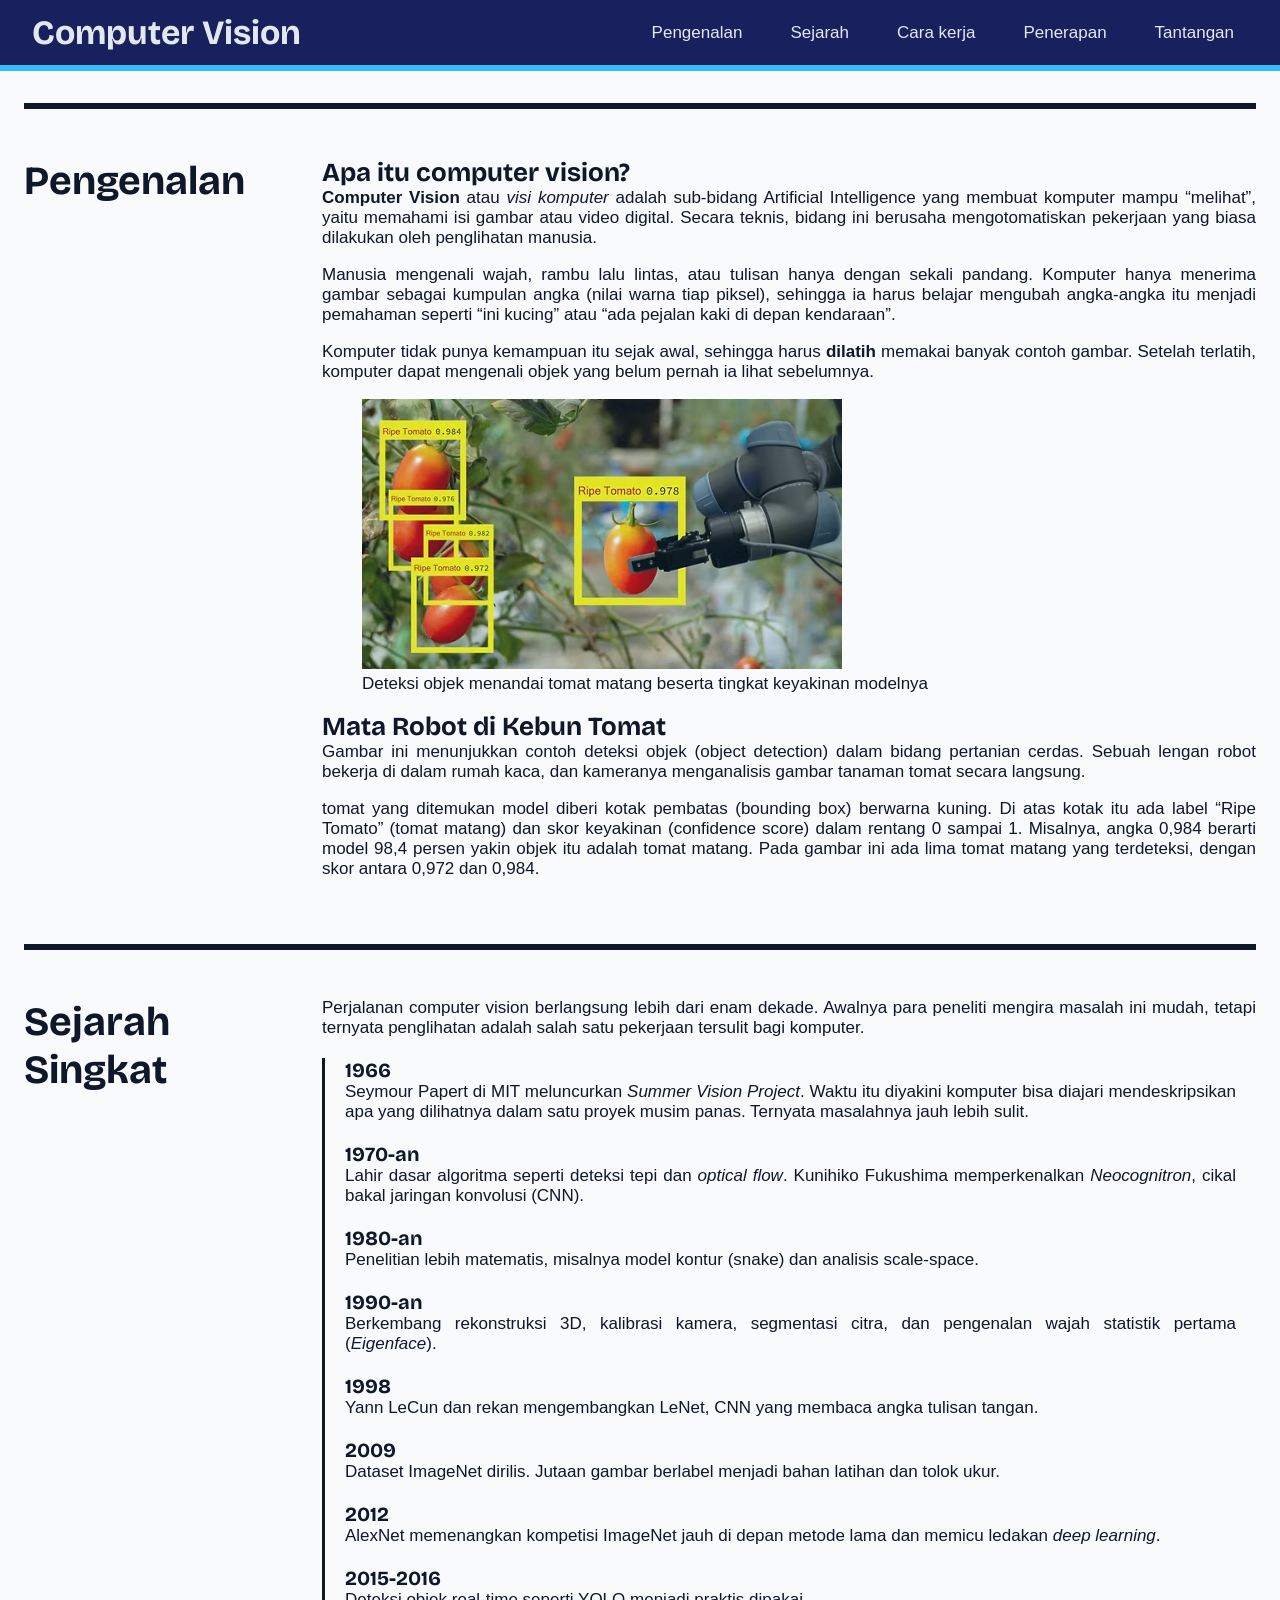
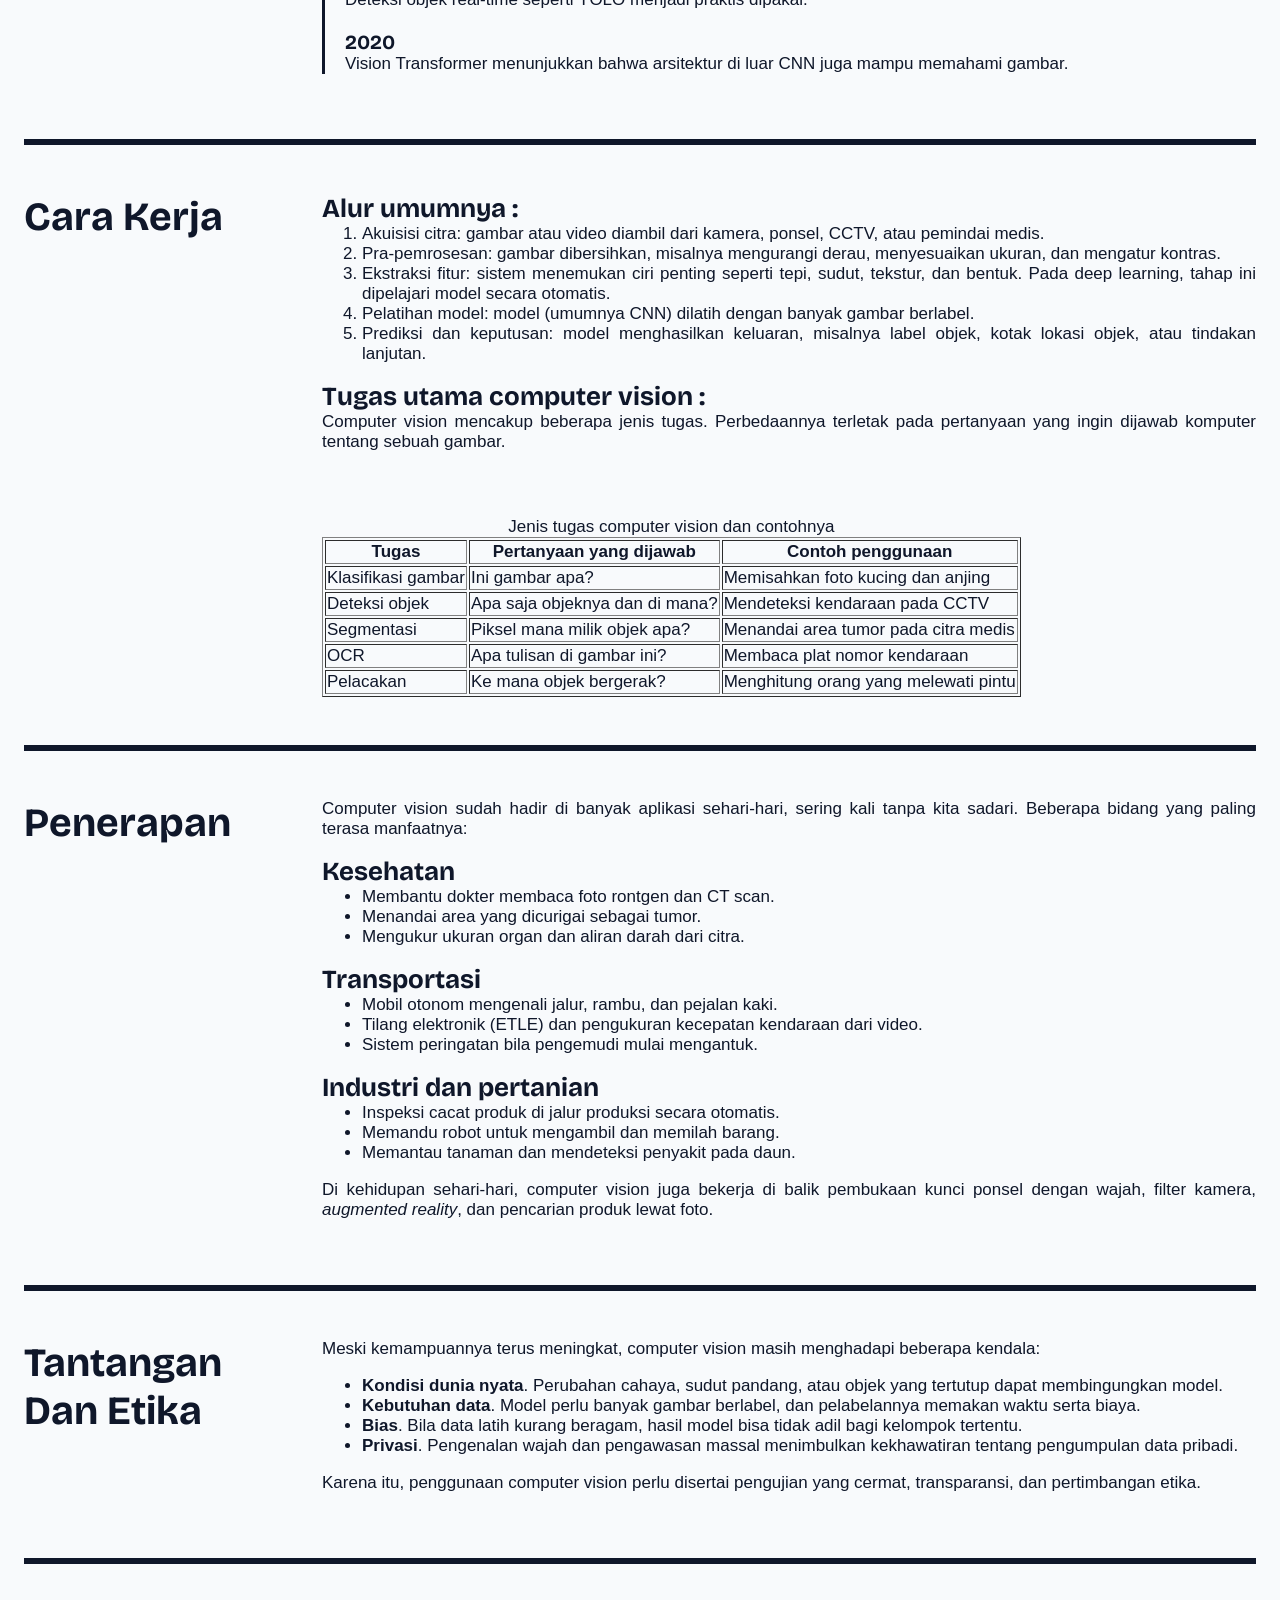
==== index.html @ bd1e8b61 "first commit" ====
<!DOCTYPE html>
<html lang="id">

<head>
    <meta charset="UTF-8">
    <meta name="viewport" content="width=device-width, initial-scale=1.0">
    <title>Computer Vision - Cara Komputer Melihat</title>
    <link rel="preconnect" href="https://fonts.googleapis.com">
    <link rel="preconnect" href="https://fonts.gstatic.com" crossorigin>
    <link href="https://fonts.googleapis.com/css2?family=Bricolage+Grotesque:opsz,wght@12..96,200..800&display=swap" rel="stylesheet">
    <link rel="stylesheet" href="test3.css"/>
</head>


<body>

<header class="site-header">
    <h1>Computer Vision</h1>
    <nav class="navbar">
        <ul class="menu">
            <li><a href="#pengenalan">Pengenalan</a></li>
            <li><a href="#sejarah">Sejarah</a></li>
            <li><a href="#cara-kerja">Cara kerja</a></li>
            <li><a href="#penerapan">Penerapan</a></li>
            <li><a href="#tantangan">Tantangan</a></li>
        </ul>
    </nav>
</header>

<main class="konten">
    <section id="pengenalan" class="bagian">
        <h2>Pengenalan</h2>
        <div class="isi">
            <h3>Apa itu computer vision?</h3>
            <p><strong>Computer Vision</strong> atau <em>visi komputer</em> adalah sub-bidang Artificial Intelligence yang membuat komputer mampu “melihat”, yaitu memahami isi gambar atau video digital. Secara teknis, bidang ini berusaha mengotomatiskan pekerjaan yang biasa dilakukan oleh penglihatan manusia.</p>
            <p>Manusia mengenali wajah, rambu lalu lintas, atau tulisan hanya dengan sekali pandang. Komputer hanya menerima gambar sebagai kumpulan angka (nilai warna tiap piksel), sehingga ia harus belajar mengubah angka-angka itu menjadi pemahaman seperti “ini kucing” atau “ada pejalan kaki di depan kendaraan”.</p>
            <p>Komputer tidak punya kemampuan itu sejak awal, sehingga harus <b>dilatih</b> memakai banyak contoh gambar. Setelah terlatih, komputer dapat mengenali objek yang belum pernah ia lihat sebelumnya.</p>

            <figure>
                <img src="Tomat.avif" alt="deskripsi gambar">
                <figcaption>Deteksi objek menandai tomat matang beserta tingkat keyakinan modelnya</figcaption>
            </figure>
            <h3>Mata Robot di Kebun Tomat</h3>
            <p>Gambar ini menunjukkan contoh deteksi objek (object detection) dalam bidang pertanian cerdas. Sebuah lengan robot bekerja di dalam rumah kaca, dan kameranya menganalisis gambar tanaman tomat secara langsung.</P>
            <p> tomat yang ditemukan model diberi kotak pembatas (bounding box) berwarna kuning. Di atas kotak itu ada label “Ripe Tomato” (tomat matang) dan skor keyakinan (confidence score) dalam rentang 0 sampai 1. Misalnya, angka 0,984 berarti model 98,4 persen yakin objek itu adalah tomat matang. Pada gambar ini ada lima tomat matang yang terdeteksi, dengan skor antara 0,972 dan 0,984.</P>
        </div>
    </section>

    <section id="sejarah" class="bagian">
        <h2>Sejarah Singkat</h2>
        <div class="isi">
            <p>Perjalanan computer vision berlangsung lebih dari enam dekade. Awalnya para peneliti mengira masalah ini mudah, tetapi ternyata penglihatan adalah salah satu pekerjaan tersulit bagi komputer.</p>
            <ol class="sejarah">
                <li><strong>1966</strong> Seymour Papert di MIT meluncurkan <em>Summer Vision Project</em>. Waktu itu diyakini komputer bisa diajari mendeskripsikan apa yang dilihatnya dalam satu proyek musim panas. Ternyata masalahnya jauh lebih sulit.</li>
                <li><strong>1970-an</strong> Lahir dasar algoritma seperti deteksi tepi dan <em>optical flow</em>. Kunihiko Fukushima memperkenalkan <em>Neocognitron</em>, cikal bakal jaringan konvolusi (<abbr title="Convolutional Neural Network">CNN</abbr>).</li>
                <li><strong>1980-an</strong> Penelitian lebih matematis, misalnya model kontur (snake) dan analisis scale-space.</li>
                <li><strong>1990-an</strong> Berkembang rekonstruksi 3D, kalibrasi kamera, segmentasi citra, dan pengenalan wajah statistik pertama (<em>Eigenface</em>).</li>
                <li><strong>1998</strong> Yann LeCun dan rekan mengembangkan LeNet, <abbr title="Convolutional Neural Network">CNN</abbr> yang membaca angka tulisan tangan.</li>
                <li><strong>2009</strong> Dataset ImageNet dirilis. Jutaan gambar berlabel menjadi bahan latihan dan tolok ukur.</li>
                <li><strong>2012</strong> AlexNet memenangkan kompetisi ImageNet jauh di depan metode lama dan memicu ledakan <em>deep learning</em>.</li>
                <li><strong>2015-2016</strong> Deteksi objek real-time seperti <acr title="You Only Look Once">YOLO</acr> menjadi praktis dipakai.</li>
                <li><strong>2020</strong> Vision Transformer menunjukkan bahwa arsitektur di luar <abbr title="Convolutional Neural Network">CNN</abbr> juga mampu memahami gambar.</li>
            </ol>
        </div>
    </section>

    <section id="cara-kerja" class="bagian">
        <h2>Cara kerja</h2>
        <div class="isi">
            <h3>Alur umumnya :</h3>
            <ol>
                <li>Akuisisi citra: gambar atau video diambil dari kamera, ponsel, CCTV, atau pemindai medis.</li>
                <li>Pra-pemrosesan: gambar dibersihkan, misalnya mengurangi derau, menyesuaikan ukuran, dan mengatur kontras.</li>
                <li>Ekstraksi fitur: sistem menemukan ciri penting seperti tepi, sudut, tekstur, dan bentuk. Pada deep learning, tahap ini dipelajari model secara otomatis.</li>
                <li>Pelatihan model: model (umumnya <abbr title="Convolutional Neural Network">CNN</abbr>) dilatih dengan banyak gambar berlabel.</li>
                <li>Prediksi dan keputusan: model menghasilkan keluaran, misalnya label objek, kotak lokasi objek, atau tindakan lanjutan.</li>
            </ol>
            <h3>Tugas utama computer vision :</h3>
            <p>Computer vision mencakup beberapa jenis tugas. Perbedaannya terletak pada pertanyaan yang ingin dijawab komputer tentang sebuah gambar.</p>
        </div>
        <br>
        <div class="tabel">
            <table border="1">
            <caption>Jenis tugas computer vision dan contohnya</caption>
            <tr>
                <th>Tugas</th>
                <th>Pertanyaan yang dijawab</th>
                <th>Contoh penggunaan</th>
            </tr>
            <tr>
                <td>Klasifikasi gambar</td>
                <td>Ini gambar apa?</td>
                <td>Memisahkan foto kucing dan anjing</td>
            </tr>
            <tr>
                <td>Deteksi objek</td>
                <td>Apa saja objeknya dan di mana?</td>
                <td>Mendeteksi kendaraan pada CCTV</td>
            </tr>
            <tr>
                <td>Segmentasi</td>
                <td>Piksel mana milik objek apa?</td>
                <td>Menandai area tumor pada citra medis</td>
            </tr>
            <tr>
                <td>OCR</td>
                <td>Apa tulisan di gambar ini?</td>
                <td>Membaca plat nomor kendaraan</td>
            </tr>
            <tr>
                <td>Pelacakan</td>
                <td>Ke mana objek bergerak?</td>
                <td>Menghitung orang yang melewati pintu</td>
            </tr>
            </table>
        </div>
    </section>

    <section id="penerapan" class="bagian">
        <h2>Penerapan</h2>
        <div class="isi">
            <p>Computer vision sudah hadir di banyak aplikasi sehari-hari, sering kali tanpa kita sadari. Beberapa bidang yang paling terasa manfaatnya:</p>
            <h3>Kesehatan</h3>
            <ul>
                <li>Membantu dokter membaca foto rontgen dan CT scan.</li>
                <li>Menandai area yang dicurigai sebagai tumor.</li>
                <li>Mengukur ukuran organ dan aliran darah dari citra.</li>
            </ul>
            <h3>Transportasi</h3>
            <ul>
                <li>Mobil otonom mengenali jalur, rambu, dan pejalan kaki.</li>
                <li>Tilang elektronik (ETLE) dan pengukuran kecepatan kendaraan dari video.</li>
                <li>Sistem peringatan bila pengemudi mulai mengantuk.</li>
            </ul>
            <h3>Industri dan pertanian</h3>
            <ul>
                <li>Inspeksi cacat produk di jalur produksi secara otomatis.</li>
                <li>Memandu robot untuk mengambil dan memilah barang.</li>
                <li>Memantau tanaman dan mendeteksi penyakit pada daun.</li>
            </ul>
            <p>Di kehidupan sehari-hari, computer vision juga bekerja di balik pembukaan kunci ponsel dengan wajah, filter kamera, <em>augmented reality</em>, dan pencarian produk lewat foto.</p>
        </div>
    </section>

    <section id="tantangan" class="bagian">
        <h2>Tantangan dan etika</h2>
        <div class="isi">
            <p>Meski kemampuannya terus meningkat, computer vision masih menghadapi beberapa kendala:</p>
            <ul>
                <li><strong>Kondisi dunia nyata</strong>. Perubahan cahaya, sudut pandang, atau objek yang tertutup dapat membingungkan model.</li>
                <li><strong>Kebutuhan data</strong>. Model perlu banyak gambar berlabel, dan pelabelannya memakan waktu serta biaya.</li>
                <li><strong>Bias</strong>. Bila data latih kurang beragam, hasil model bisa tidak adil bagi kelompok tertentu.</li>
                <li><strong>Privasi</strong>. Pengenalan wajah dan pengawasan massal menimbulkan kekhawatiran tentang pengumpulan data pribadi.</li>
            </ul>
            <P>Karena itu, penggunaan computer vision perlu disertai pengujian yang cermat, transparansi, dan pertimbangan etika.</P>
        </div>
    </section>

    <section id="referensi" class="bagian">
    </section>
</main>

<footer class="site-footer">
</footer>

</body>


</html>
---- test3.css ----
:root   {
    --tinta-1:  #0F172A;
    --tinta-2:    #E2E8F0;
    --background-gelap: #18215d;
    --background-terang: #F8FAFC;
    --kontras:     #38BDF8;
    --font-judul: "Bricolage Grotesque", "Segoe UI", Arial, sans-serif;
    --font-isi:   "Public Sans", "Segoe UI", Arial, sans-serif;
}

html{
    scroll-behavior: smooth;
}

body{
    margin: 0;
    font-size: 17px;
    font-family: var(--font-isi);
    color: var(--tinta-1);
    background-color: var(--background-terang);
}

h1, h2, h3{
    margin: 0;
    font-family: var(--font-judul);
}

header.site-header{
    display: flex;
    justify-content: space-between;
    align-items: center;
    flex-wrap: wrap;
    gap: 8px;
    padding: 12px 32px;
    border-bottom: 6px solid var(--kontras);
    color: var(--tinta-2);
    background-color: var(--background-gelap);
}

ul.menu{
    margin: 0;
    padding: 0;
    gap: 20px;
    display: flex;
    list-style: none;
}

.menu a{
    display: block;
    padding: 8px 14px;
    border-radius: 10px;
    text-decoration: none;
    color: var(--tinta-2);
}

.menu a:hover,
.menu a:focus-visible{
    background-color: var(--kontras);
    color:var(--tinta-1)
}

main.konten{
    padding: 32px 24px;
    max-width: fit-content;
}

section.bagian{
    display: grid;
    grid-template-columns: 250px 1fr;
    padding: 48px 0;
    gap: 48px;
    border-top: 6px solid var(--tinta-1);
}

h2{
    font-size: 40px;
    text-transform: capitalize;
}

h3{
    font-size: 26px;
}

p{
    margin: 0 0 17px;
    text-align: justify;
}

ul, ol{
    margin: 0 0 17px;
    text-align: justify;
}

abbr {
    text-decoration: none;
}

.sejarah{
    list-style: none;
    padding: 0 20px;
    border-left: 3px solid var(--tinta-1);
}

.sejarah strong {
    display: block;
    font-family: var(--font-judul);
    margin: 20px 0 0 0;
    font-size: 20px;
}
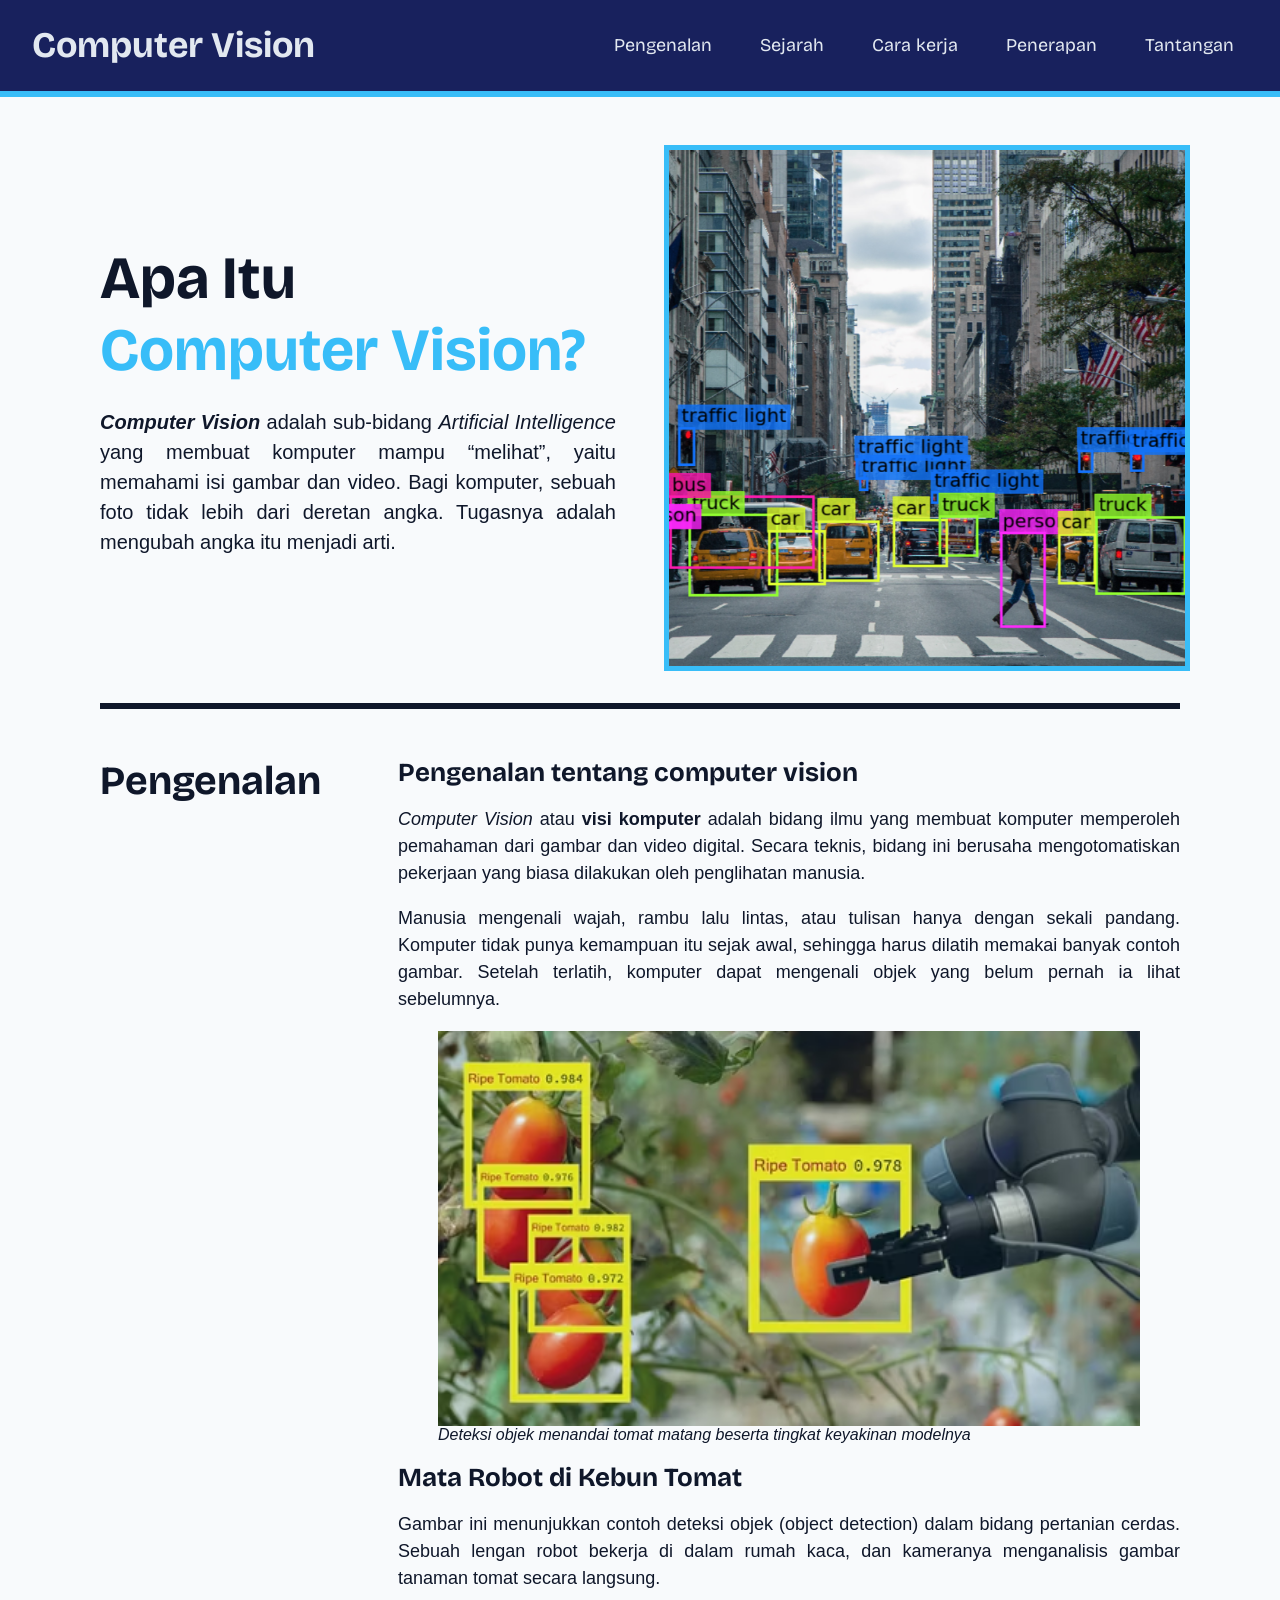
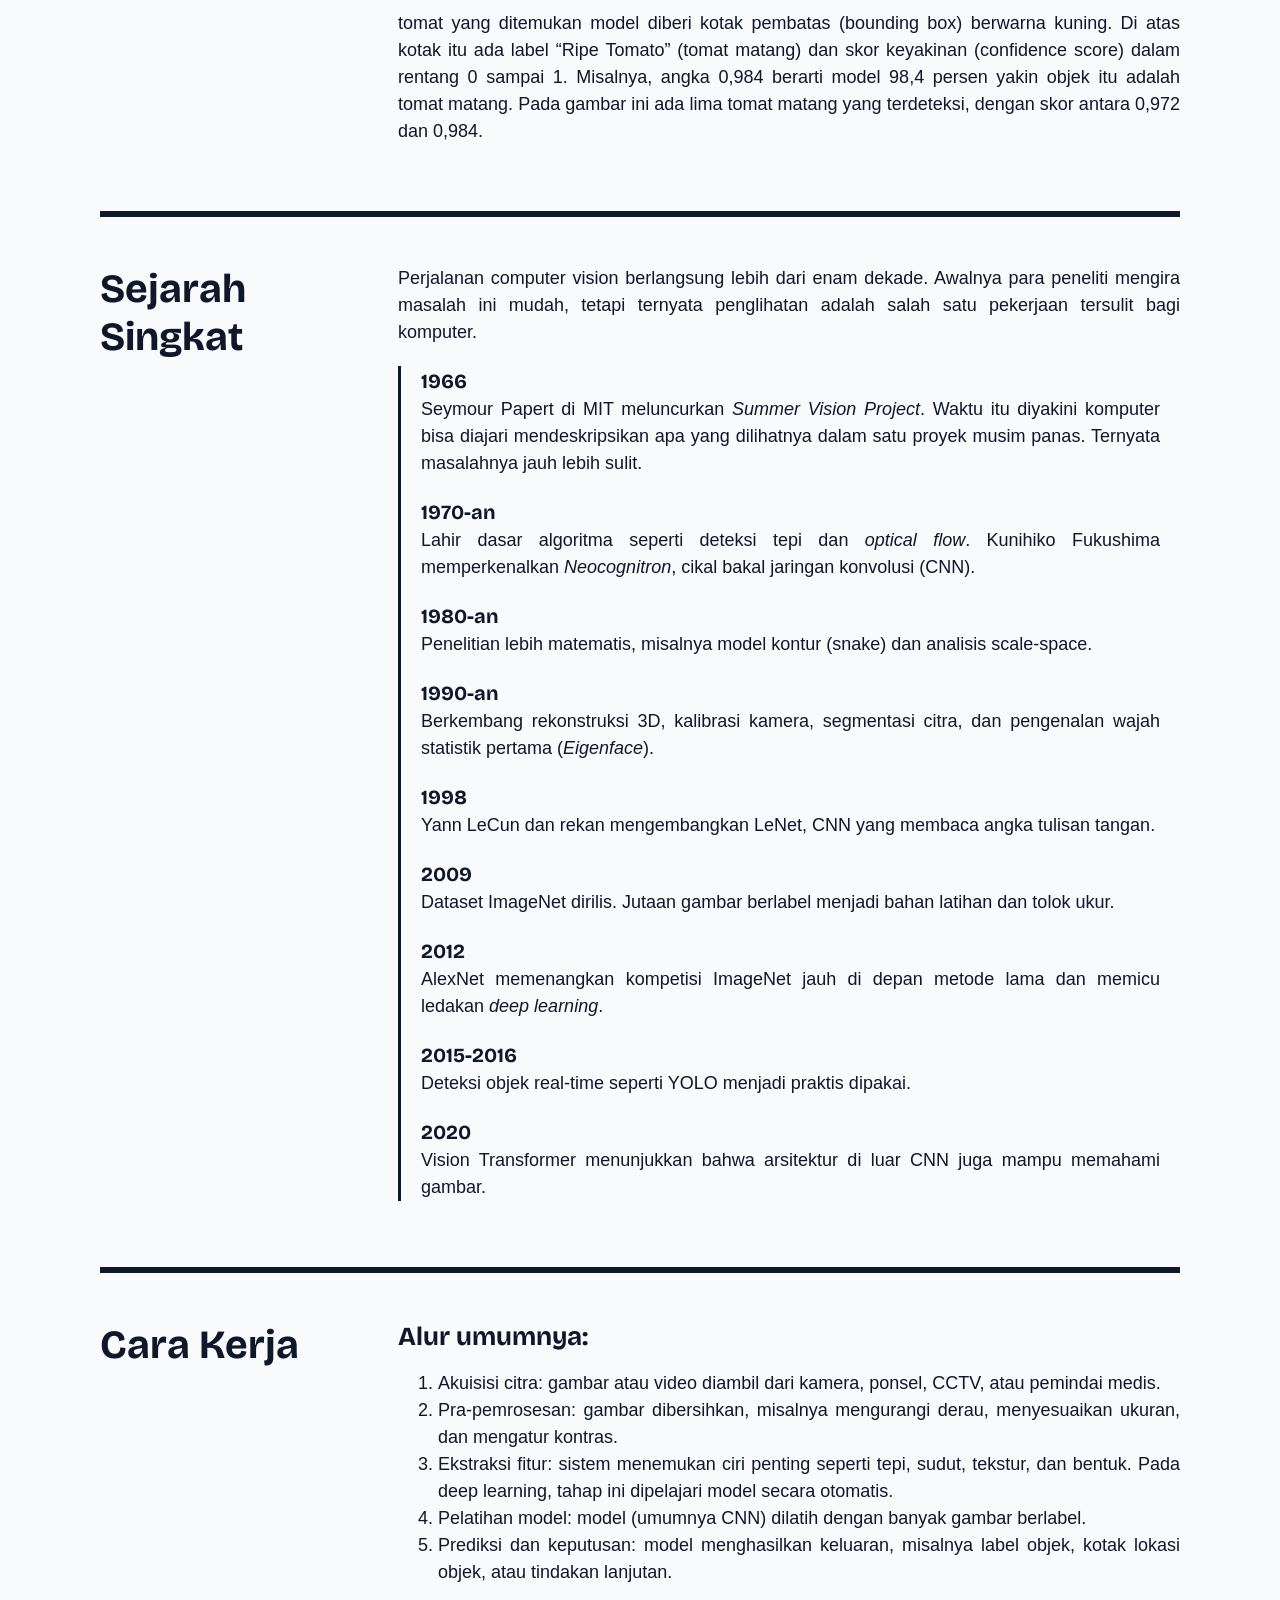
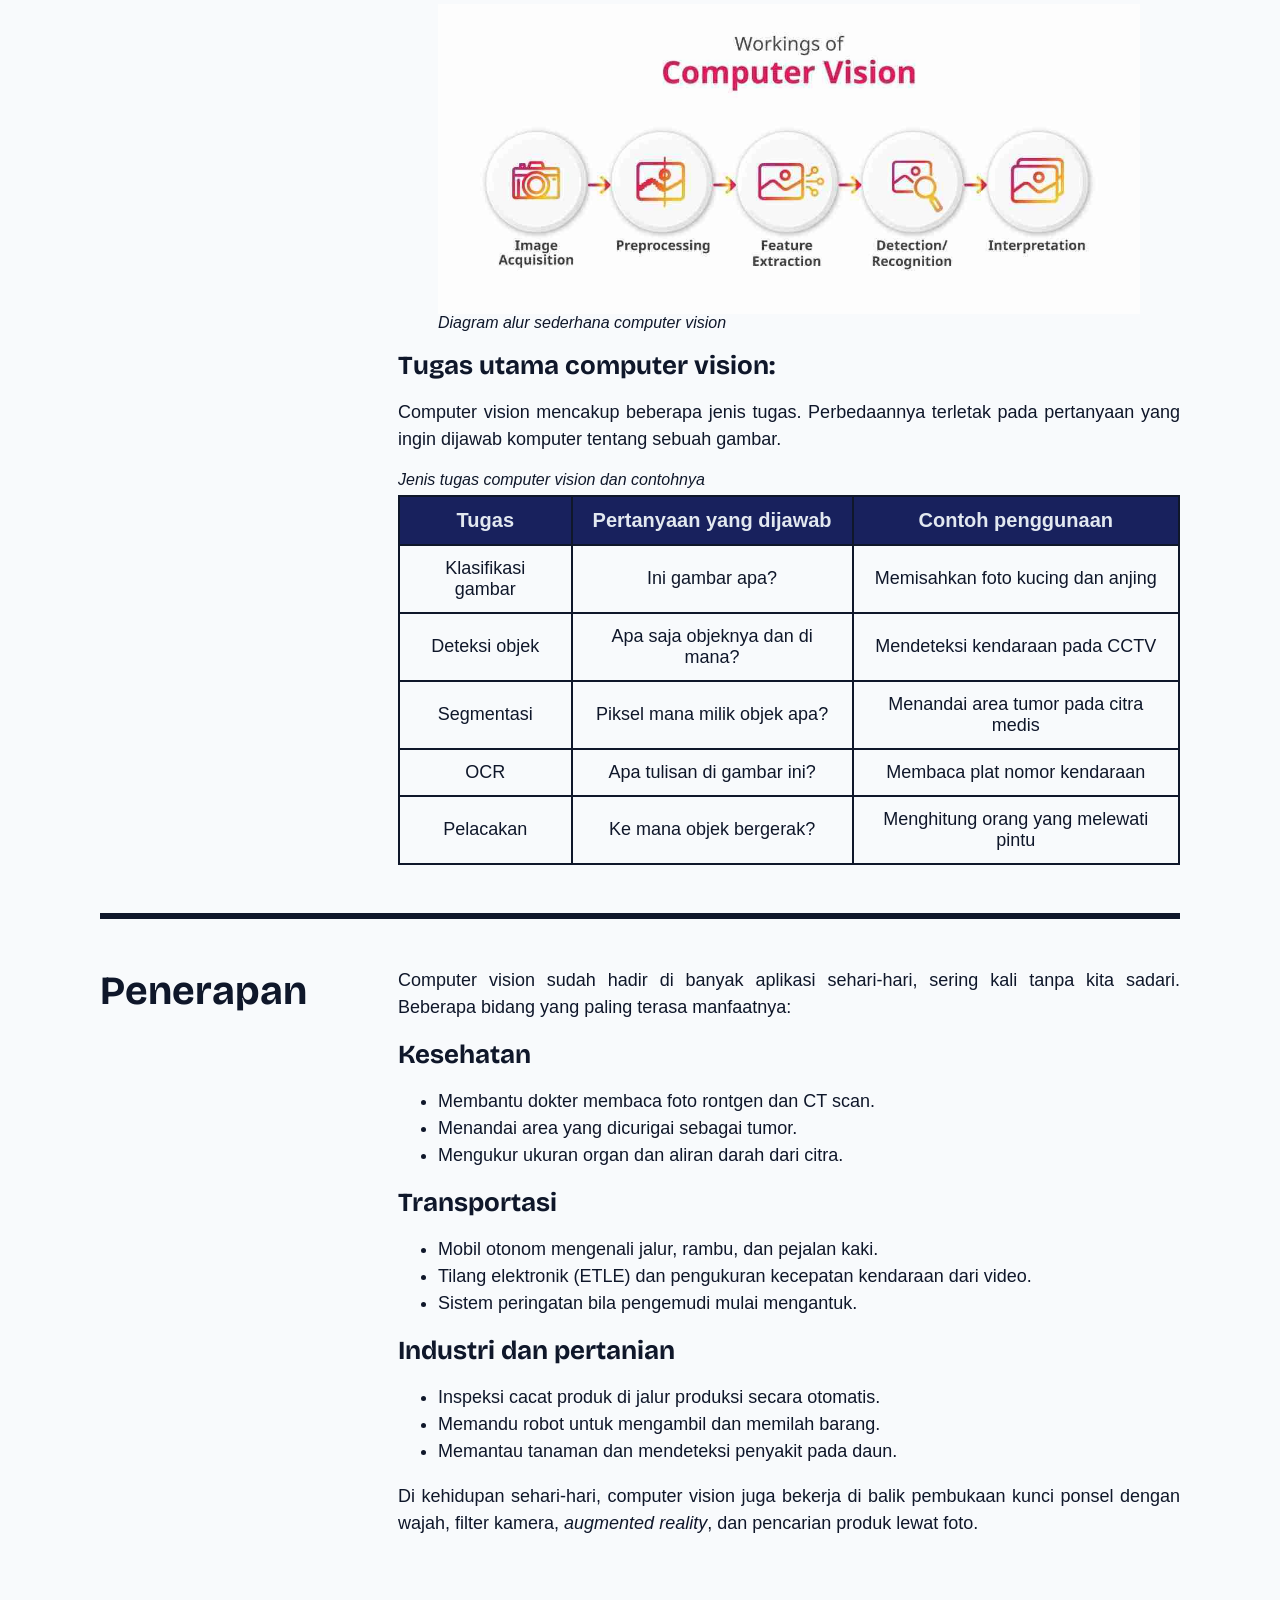
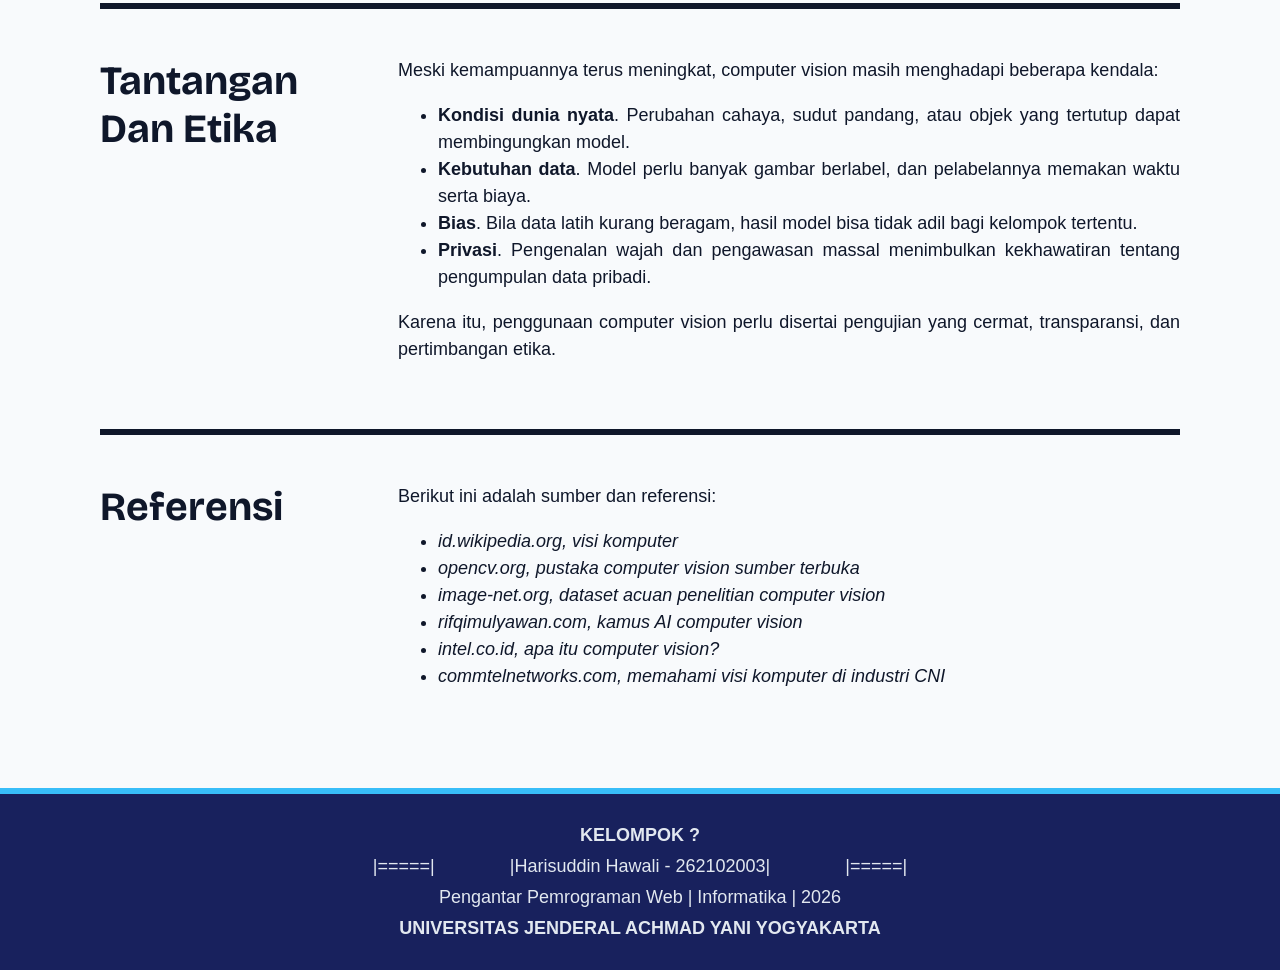
==== commit cbd143eb: "Changes to be committed: deleted:    Computer-Vision.png renamed:    Understanding-Computer-Vision-W" ====
--- a/index.html
+++ b/index.html
@@ -11,10 +11,9 @@
     <link rel="stylesheet" href="test3.css"/>
 </head>
 
-
 <body>
 
-<header class="site-header">
+<header class="header">
     <h1>Computer Vision</h1>
     <nav class="navbar">
         <ul class="menu">
@@ -27,19 +26,28 @@
     </nav>
 </header>
 
+    <section class="intro">
+        <div>
+        <h2>Apa itu <br> <a>computer vision?</a></h2>
+        <br>
+        <p><strong><em>Computer Vision</strong></em> adalah sub-bidang <em>Artificial Intelligence</em> yang membuat komputer mampu “melihat”, yaitu memahami isi gambar dan video. Bagi komputer, sebuah foto tidak lebih dari deretan angka. Tugasnya adalah mengubah angka itu menjadi arti.</p>
+        </div>
+        <img src="intro.png" alt="contoh deteksi objek multilevel oleh computer vision">
+    </section>
+
 <main class="konten">
     <section id="pengenalan" class="bagian">
         <h2>Pengenalan</h2>
         <div class="isi">
-            <h3>Apa itu computer vision?</h3>
-            <p><strong>Computer Vision</strong> atau <em>visi komputer</em> adalah sub-bidang Artificial Intelligence yang membuat komputer mampu “melihat”, yaitu memahami isi gambar atau video digital. Secara teknis, bidang ini berusaha mengotomatiskan pekerjaan yang biasa dilakukan oleh penglihatan manusia.</p>
-            <p>Manusia mengenali wajah, rambu lalu lintas, atau tulisan hanya dengan sekali pandang. Komputer hanya menerima gambar sebagai kumpulan angka (nilai warna tiap piksel), sehingga ia harus belajar mengubah angka-angka itu menjadi pemahaman seperti “ini kucing” atau “ada pejalan kaki di depan kendaraan”.</p>
-            <p>Komputer tidak punya kemampuan itu sejak awal, sehingga harus <b>dilatih</b> memakai banyak contoh gambar. Setelah terlatih, komputer dapat mengenali objek yang belum pernah ia lihat sebelumnya.</p>
+            <h3>Pengenalan tentang computer vision</h3>
+            <p><em>Computer Vision</em> atau <strong>visi komputer</strong> adalah bidang ilmu yang membuat komputer memperoleh pemahaman dari gambar dan video digital. Secara teknis, bidang ini berusaha mengotomatiskan pekerjaan yang biasa dilakukan oleh penglihatan manusia.</p>
+            <p>Manusia mengenali wajah, rambu lalu lintas, atau tulisan hanya dengan sekali pandang. Komputer tidak punya kemampuan itu sejak awal, sehingga harus dilatih memakai banyak contoh gambar. Setelah terlatih, komputer dapat mengenali objek yang belum pernah ia lihat sebelumnya.</p>
 
             <figure>
-                <img src="Tomat.avif" alt="deskripsi gambar">
+                <img src="Tomat.avif" alt="Deteksi objek menandai tomat matang beserta tingkat keyakinan modelnya">
                 <figcaption>Deteksi objek menandai tomat matang beserta tingkat keyakinan modelnya</figcaption>
             </figure>
+
             <h3>Mata Robot di Kebun Tomat</h3>
             <p>Gambar ini menunjukkan contoh deteksi objek (object detection) dalam bidang pertanian cerdas. Sebuah lengan robot bekerja di dalam rumah kaca, dan kameranya menganalisis gambar tanaman tomat secara langsung.</P>
             <p> tomat yang ditemukan model diberi kotak pembatas (bounding box) berwarna kuning. Di atas kotak itu ada label “Ripe Tomato” (tomat matang) dan skor keyakinan (confidence score) dalam rentang 0 sampai 1. Misalnya, angka 0,984 berarti model 98,4 persen yakin objek itu adalah tomat matang. Pada gambar ini ada lima tomat matang yang terdeteksi, dengan skor antara 0,972 dan 0,984.</P>
@@ -67,7 +75,7 @@
     <section id="cara-kerja" class="bagian">
         <h2>Cara kerja</h2>
         <div class="isi">
-            <h3>Alur umumnya :</h3>
+            <h3>Alur umumnya:</h3>
             <ol>
                 <li>Akuisisi citra: gambar atau video diambil dari kamera, ponsel, CCTV, atau pemindai medis.</li>
                 <li>Pra-pemrosesan: gambar dibersihkan, misalnya mengurangi derau, menyesuaikan ukuran, dan mengatur kontras.</li>
@@ -75,7 +83,13 @@
                 <li>Pelatihan model: model (umumnya <abbr title="Convolutional Neural Network">CNN</abbr>) dilatih dengan banyak gambar berlabel.</li>
                 <li>Prediksi dan keputusan: model menghasilkan keluaran, misalnya label objek, kotak lokasi objek, atau tindakan lanjutan.</li>
             </ol>
-            <h3>Tugas utama computer vision :</h3>
+
+            <figure>
+                <img src="diagram.jpg" alt="Diagram alur sederhana computer vision">
+                <figcaption>Diagram alur sederhana computer vision</figcaption>
+            </figure>
+
+            <h3>Tugas utama computer vision:</h3>
             <p>Computer vision mencakup beberapa jenis tugas. Perbedaannya terletak pada pertanyaan yang ingin dijawab komputer tentang sebuah gambar.</p>
         </div>
         <br>
@@ -157,13 +171,32 @@
     </section>
 
     <section id="referensi" class="bagian">
+        <h2>Referensi</h2>
+        <div class="isi">
+            <p>Berikut ini adalah sumber dan referensi:</p>
+            <ul>
+                <li><a href="https://id.wikipedia.org/wiki/Visi_komputer">id.wikipedia.org, visi komputer</a></li>
+                <li><a href="https://opencv.org/">opencv.org, pustaka computer vision sumber terbuka</a></li>
+                <li><a href="https://www.image-net.org/index.php">image-net.org, dataset acuan penelitian computer vision</a></li>
+                <li><a href="https://www.image-net.org/index.php">rifqimulyawan.com, kamus AI computer vision</a></li>
+                <li><a href=https://www.intel.co.id/content/www/id/id/learn/what-is-computer-vision.html>intel.co.id, apa itu computer vision?</a></li>
+                <li><a href="https://commtelnetworks.com/harnessing-sight-understanding-computer-vision-in-cni-industries/">commtelnetworks.com, memahami visi komputer di industri CNI</a></li>
+            </ul>
+        </div>
     </section>
 </main>
 
-<footer class="site-footer">
+<footer class="footer">
+    <p><strong>Kelompok ?</strong></p>
+            <ul class="anggota">
+                <li>|=====|</li>
+                <li>|Harisuddin Hawali - 262102003|</li>
+                <li>|=====|</li>
+            </ul>
+    <p>Pengantar Pemrograman Web | Informatika | 2026</p>
+    <p><strong>Universitas Jenderal Achmad Yani Yogyakarta</strong></p>
 </footer>
 
 </body>
 
-
 </html>
--- a/test3.css
+++ b/test3.css
@@ -1,37 +1,46 @@
+/* root-penyimpanan variabel */
 :root   {
     --tinta-1:  #0F172A;
     --tinta-2:    #E2E8F0;
     --background-gelap: #18215d;
     --background-terang: #F8FAFC;
     --kontras:     #38BDF8;
+    --lebar-isi: 1080px;
     --font-judul: "Bricolage Grotesque", "Segoe UI", Arial, sans-serif;
     --font-isi:   "Public Sans", "Segoe UI", Arial, sans-serif;
 }
 
-html{
-    scroll-behavior: smooth;
-}
+/* overall */
+html{scroll-behavior: smooth;}
 
 body{
     margin: 0;
-    font-size: 17px;
+    font-size: 18px;
     font-family: var(--font-isi);
     color: var(--tinta-1);
     background-color: var(--background-terang);
 }
 
-h1, h2, h3{
+h1, h2, h3{margin: 0; font-family: var(--font-judul);}
+
+img{
     margin: 0;
-    font-family: var(--font-judul);
+    width: 100%;
+    height: auto;
+    display: block;
 }
 
-header.site-header{
+figcaption{font-size: 16px; font-style: italic;}
+
+/* header */
+header{
     display: flex;
     justify-content: space-between;
     align-items: center;
     flex-wrap: wrap;
     gap: 8px;
-    padding: 12px 32px;
+    padding: 24px 32px;
+    font-family: var(--font-judul);
     border-bottom: 6px solid var(--kontras);
     color: var(--tinta-2);
     background-color: var(--background-gelap);
@@ -55,45 +64,59 @@
 
 .menu a:hover,
 .menu a:focus-visible{
-    background-color: var(--kontras);
-    color:var(--tinta-1)
+    background-color: var(--kontras); color:var(--tinta-1)}
+
+/* intro */
+section.intro{
+    display: grid;
+    grid-template-columns: 1fr 1fr;
+    padding: 48px 24px 0;
+    gap: 48px;
+    align-items: center;
+    max-width: var(--lebar-isi);
+    margin: auto;
 }
 
+.intro h2{font-size: 60px; font-weight: bold;}
+
+.intro a{color: var(--kontras);}
+
+.intro p{font-size: 20px;}
+
+.intro img{border: 5px solid var(--kontras);}
+
+/* isi */
 main.konten{
     padding: 32px 24px;
-    max-width: fit-content;
+    max-width: var(--lebar-isi);
+    margin: auto;
 }
 
 section.bagian{
     display: grid;
     grid-template-columns: 250px 1fr;
     padding: 48px 0;
-    gap: 48px;
+    gap: 0 48px;
     border-top: 6px solid var(--tinta-1);
 }
 
-h2{
-    font-size: 40px;
-    text-transform: capitalize;
-}
+h2{font-size: 40px; text-transform: capitalize;}
 
-h3{
-    font-size: 26px;
-}
+h3{font-size: 26px; margin: 0 0 18px;}
 
 p{
-    margin: 0 0 17px;
+    margin: 0 0 18px;
     text-align: justify;
+    line-height: 1.5;
 }
 
 ul, ol{
-    margin: 0 0 17px;
+    margin: 0 0 18px;
     text-align: justify;
+    line-height: 1.5;
 }
 
-abbr {
-    text-decoration: none;
-}
+abbr {text-decoration: none;}
 
 .sejarah{
     list-style: none;
@@ -106,4 +129,65 @@
     font-family: var(--font-judul);
     margin: 20px 0 0 0;
     font-size: 20px;
-}+}
+
+.tabel{overflow-x: auto;}
+
+table{
+    width: 100%;
+    border-collapse: collapse;
+    font-size: 18px;
+}
+
+th, td{
+    padding: 12px 14px;
+    border: 2px solid var(--tinta-1);
+    align-items: center;
+    text-align: center;
+}
+
+th{
+    font-size: 20px;
+    color: var(--tinta-2);
+    background-color: var(--background-gelap);
+}
+
+caption{
+    padding-bottom: 6px;
+    font-size: 16px;
+    font-style: italic;
+    text-align: left;
+}
+
+#referensi a{
+    text-decoration: none;
+    font-style: italic;
+    color: var(--tinta-1);
+}
+
+#referensi a:hover,
+#referensi a:focus-visible{color: var(--kontras);}
+
+
+/* footer */
+.footer{
+    padding: 24px 32px;
+    align-items: center;
+    color: var(--tinta-2);
+    background-color: var(--background-gelap);
+    border-top: 6px solid var(--kontras);
+}
+
+.footer p{text-align: center; margin: 4px 0;}
+
+ul.anggota {
+    display: flex;
+    justify-content: center;
+    align-items: center;
+    list-style: none;
+    gap: 75px;
+    margin: 4px 0;
+    padding: 0;
+}
+
+footer strong{text-transform: uppercase;}
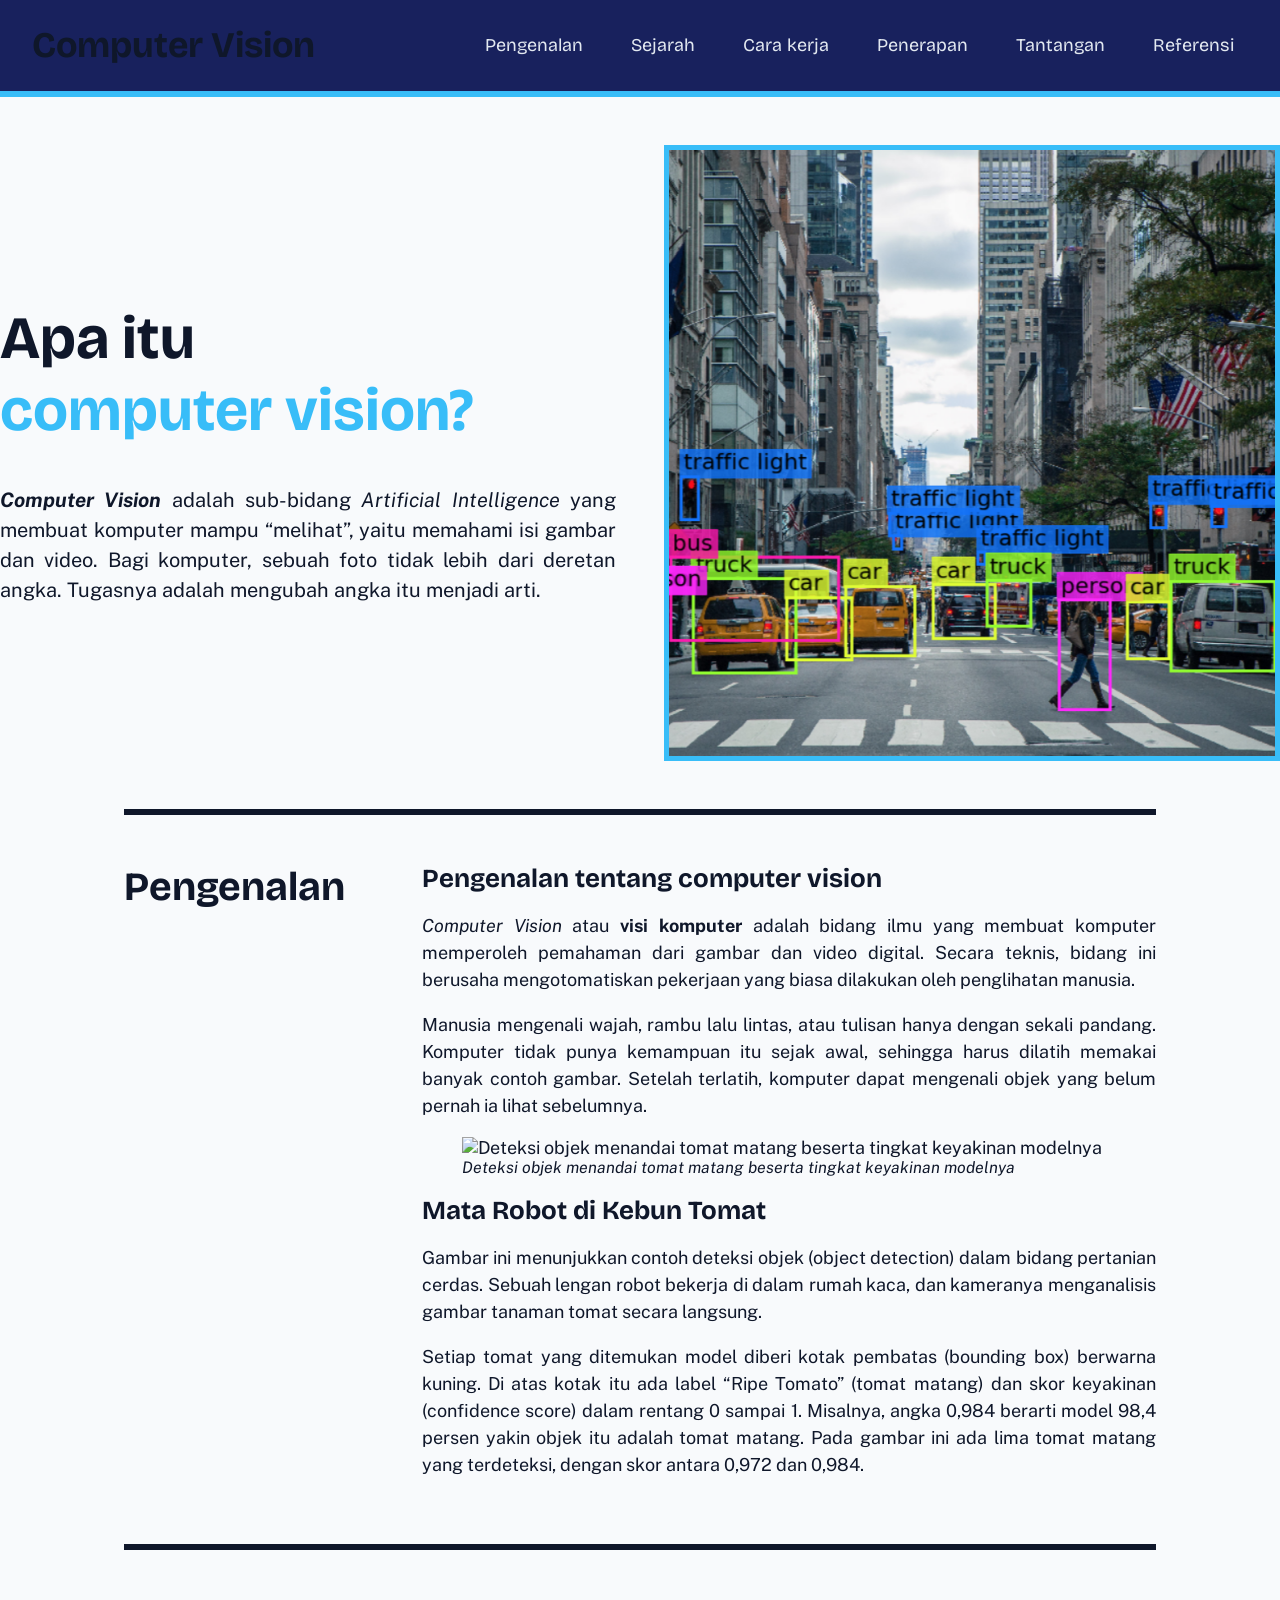
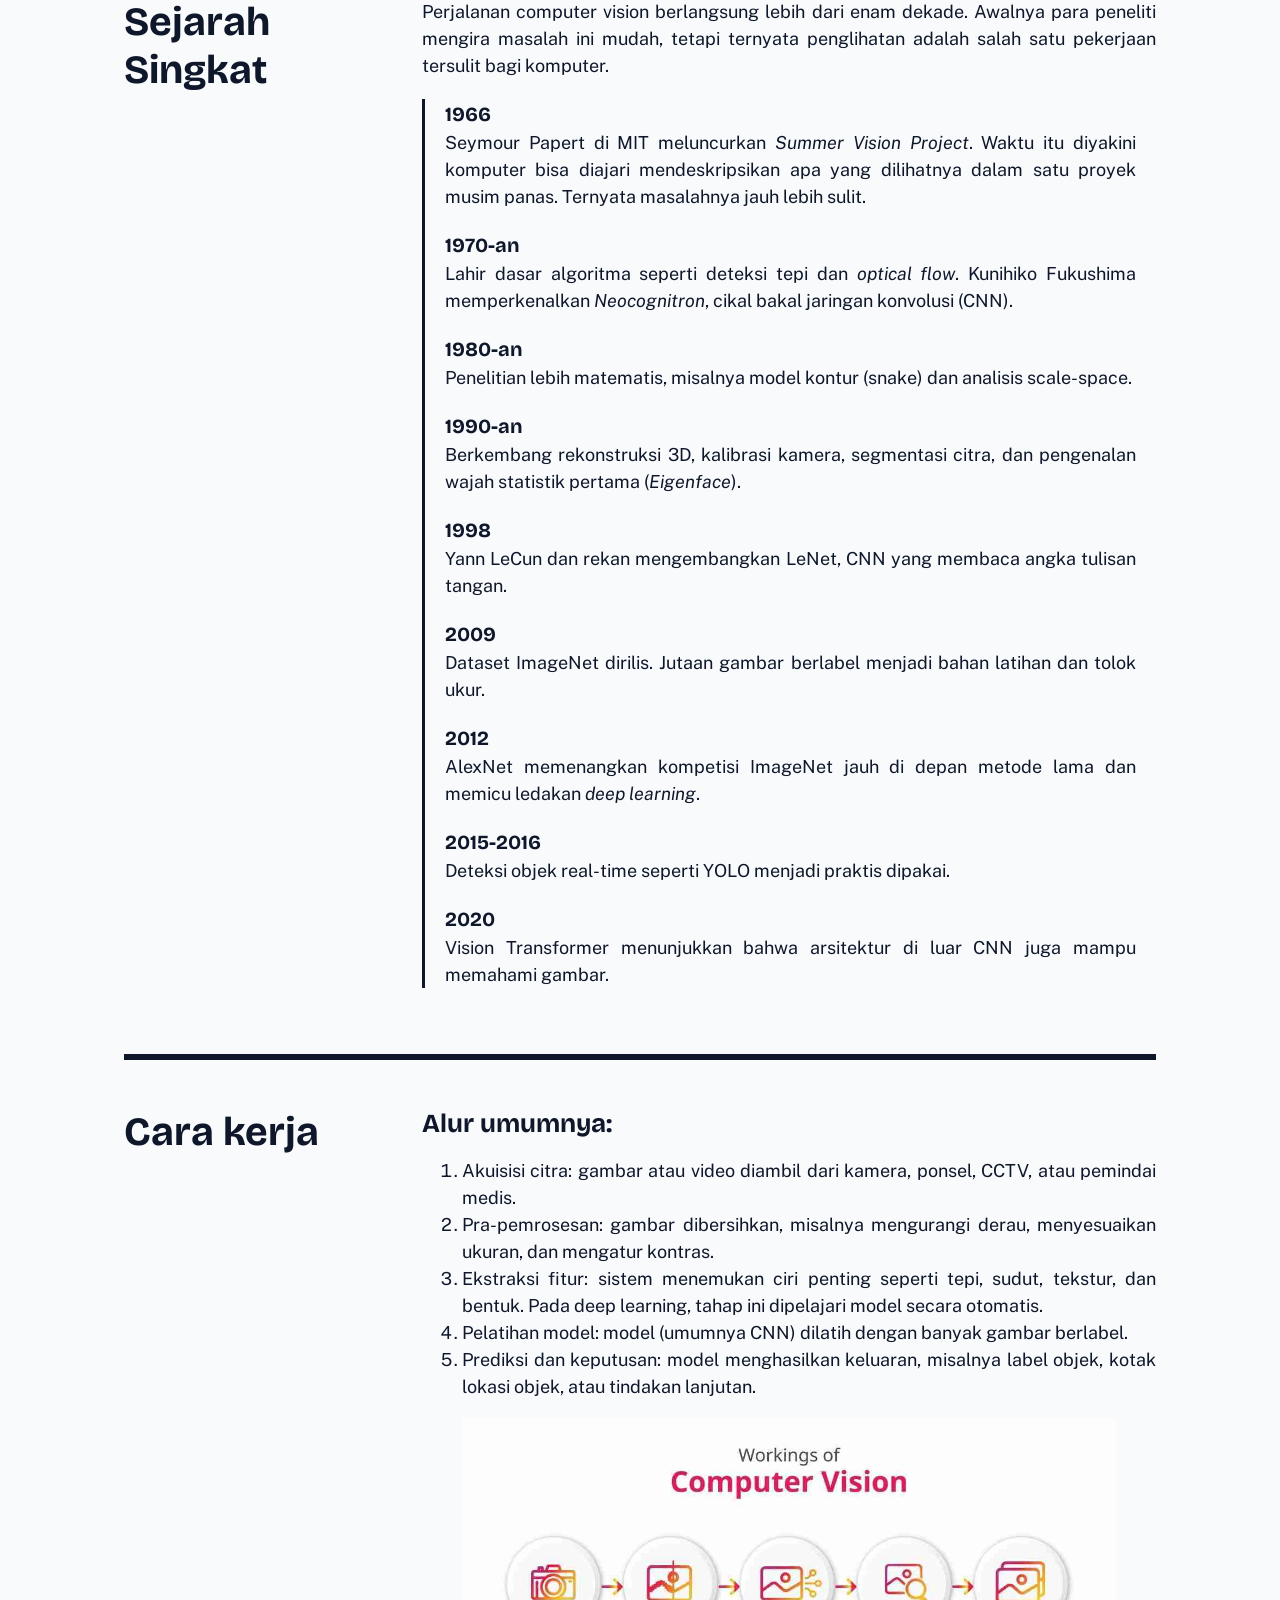
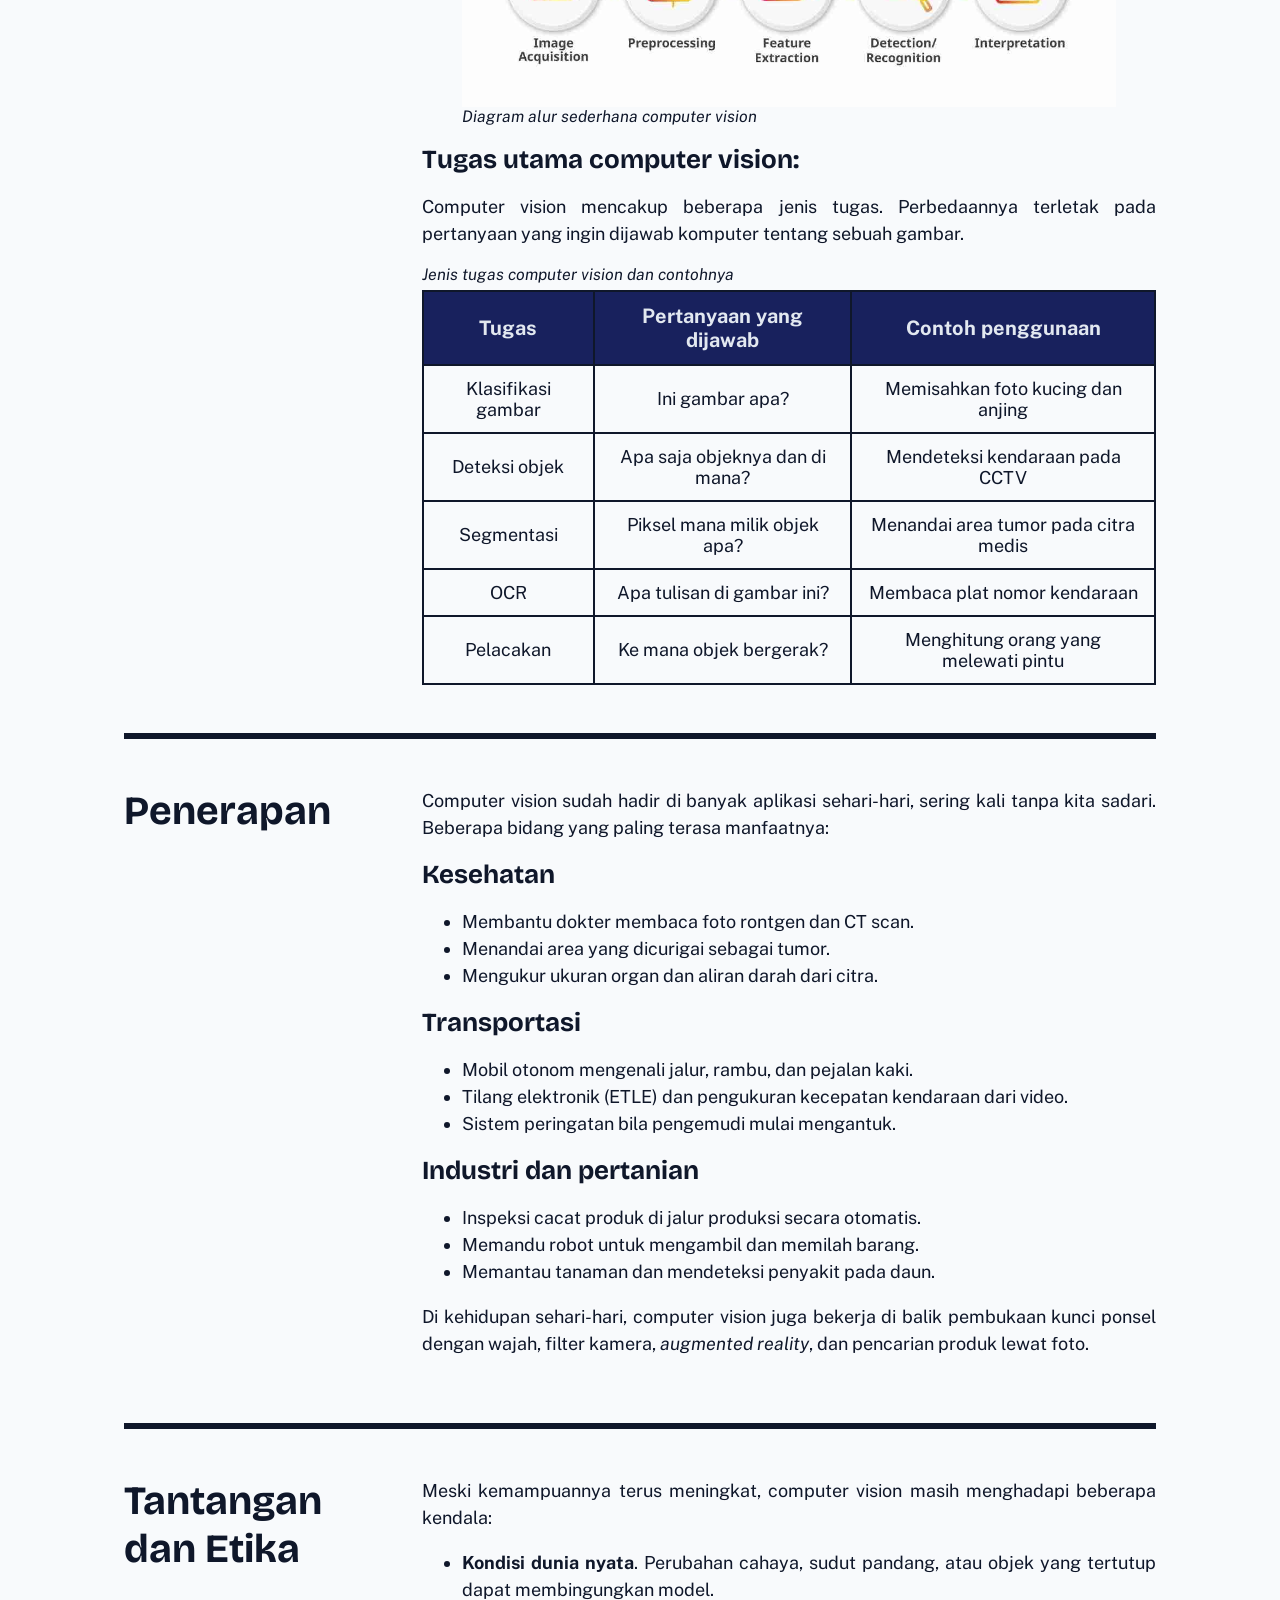
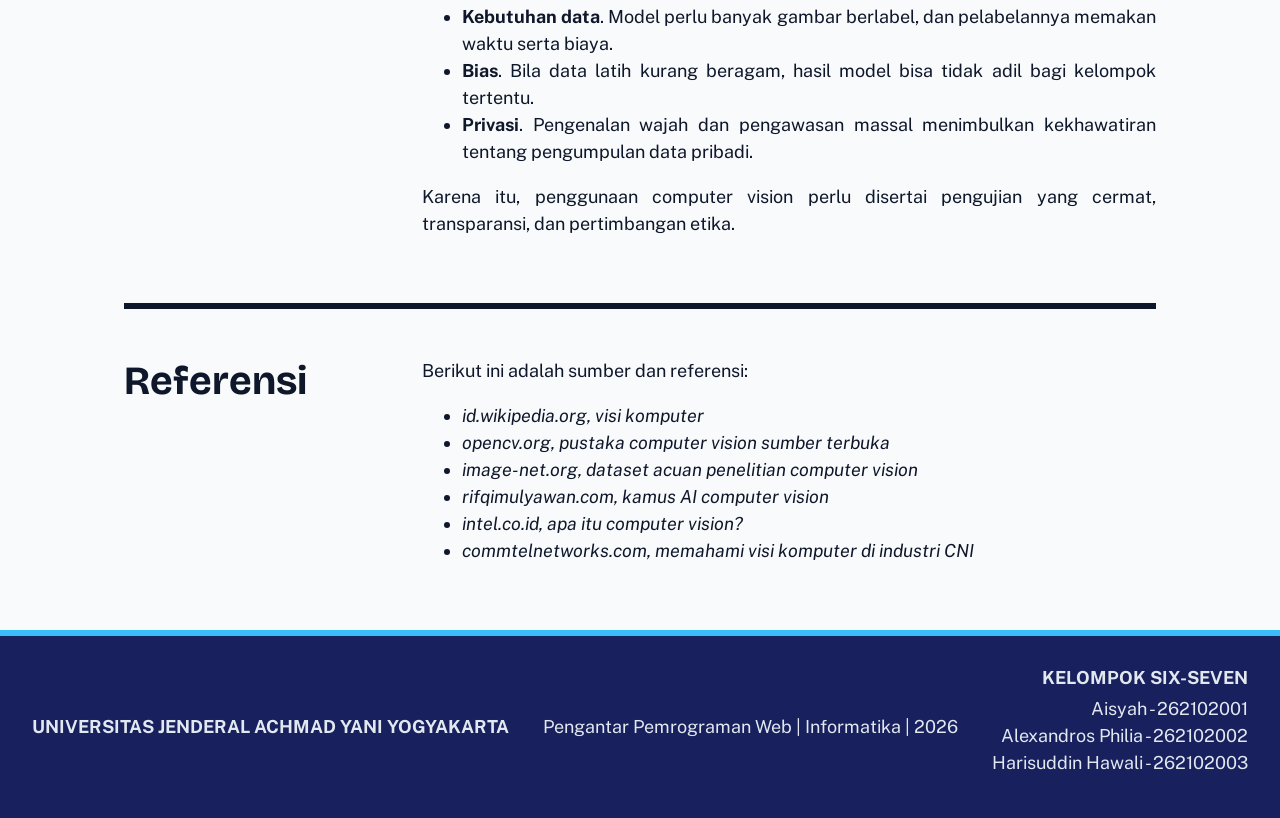
==== commit aba0973a: "Please enter the commit message for your changes. Lines starting with '#' will be ignored, and an em" ====
--- a/index.html
+++ b/index.html
@@ -5,198 +5,200 @@
     <meta charset="UTF-8">
     <meta name="viewport" content="width=device-width, initial-scale=1.0">
     <title>Computer Vision - Cara Komputer Melihat</title>
+    <!-- font -->
     <link rel="preconnect" href="https://fonts.googleapis.com">
     <link rel="preconnect" href="https://fonts.gstatic.com" crossorigin>
-    <link href="https://fonts.googleapis.com/css2?family=Bricolage+Grotesque:opsz,wght@12..96,200..800&display=swap" rel="stylesheet">
-    <link rel="stylesheet" href="test3.css"/>
+    <link href="https://fonts.googleapis.com/css2?family=Bricolage+Grotesque:opsz,wght@12..96,200..800&family=Public+Sans:ital,wght@0,100..900;1,100..900&display=swap" rel="stylesheet">
+    <link rel="stylesheet" href="style.css">
 </head>
 
 <body>
-
-<header class="header">
-    <h1>Computer Vision</h1>
-    <nav class="navbar">
-        <ul class="menu">
-            <li><a href="#pengenalan">Pengenalan</a></li>
-            <li><a href="#sejarah">Sejarah</a></li>
-            <li><a href="#cara-kerja">Cara kerja</a></li>
-            <li><a href="#penerapan">Penerapan</a></li>
-            <li><a href="#tantangan">Tantangan</a></li>
-        </ul>
-    </nav>
-</header>
+    <header class="header">
+        <h1>Computer Vision</h1>
+        <nav class="navbar">
+            <ul class="menu">
+                <li><a href="#pengenalan">Pengenalan</a></li>
+                <li><a href="#sejarah">Sejarah</a></li>
+                <li><a href="#cara-kerja">Cara kerja</a></li>
+                <li><a href="#penerapan">Penerapan</a></li>
+                <li><a href="#tantangan">Tantangan</a></li>
+                <li><a href="#referensi">Referensi</a></li>
+            </ul>
+        </nav>
+    </header>
 
     <section class="intro">
         <div>
-        <h2>Apa itu <br> <a>computer vision?</a></h2>
+        <h2>Apa itu <br><span>computer vision?</span></h2>
         <br>
-        <p><strong><em>Computer Vision</strong></em> adalah sub-bidang <em>Artificial Intelligence</em> yang membuat komputer mampu “melihat”, yaitu memahami isi gambar dan video. Bagi komputer, sebuah foto tidak lebih dari deretan angka. Tugasnya adalah mengubah angka itu menjadi arti.</p>
+        <p><strong><em>Computer Vision</em></strong> adalah sub-bidang <em>Artificial Intelligence</em> yang membuat komputer mampu “melihat”, yaitu memahami isi gambar dan video. Bagi komputer, sebuah foto tidak lebih dari deretan angka. Tugasnya adalah mengubah angka itu menjadi arti.</p>
         </div>
-        <img src="intro.png" alt="contoh deteksi objek multilevel oleh computer vision">
+        <img src="intro.png" alt="contoh deteksi objek multi-objek oleh computer vision">
     </section>
 
-<main class="konten">
-    <section id="pengenalan" class="bagian">
-        <h2>Pengenalan</h2>
-        <div class="isi">
-            <h3>Pengenalan tentang computer vision</h3>
-            <p><em>Computer Vision</em> atau <strong>visi komputer</strong> adalah bidang ilmu yang membuat komputer memperoleh pemahaman dari gambar dan video digital. Secara teknis, bidang ini berusaha mengotomatiskan pekerjaan yang biasa dilakukan oleh penglihatan manusia.</p>
-            <p>Manusia mengenali wajah, rambu lalu lintas, atau tulisan hanya dengan sekali pandang. Komputer tidak punya kemampuan itu sejak awal, sehingga harus dilatih memakai banyak contoh gambar. Setelah terlatih, komputer dapat mengenali objek yang belum pernah ia lihat sebelumnya.</p>
-
-            <figure>
-                <img src="Tomat.avif" alt="Deteksi objek menandai tomat matang beserta tingkat keyakinan modelnya">
-                <figcaption>Deteksi objek menandai tomat matang beserta tingkat keyakinan modelnya</figcaption>
-            </figure>
-
-            <h3>Mata Robot di Kebun Tomat</h3>
-            <p>Gambar ini menunjukkan contoh deteksi objek (object detection) dalam bidang pertanian cerdas. Sebuah lengan robot bekerja di dalam rumah kaca, dan kameranya menganalisis gambar tanaman tomat secara langsung.</P>
-            <p> tomat yang ditemukan model diberi kotak pembatas (bounding box) berwarna kuning. Di atas kotak itu ada label “Ripe Tomato” (tomat matang) dan skor keyakinan (confidence score) dalam rentang 0 sampai 1. Misalnya, angka 0,984 berarti model 98,4 persen yakin objek itu adalah tomat matang. Pada gambar ini ada lima tomat matang yang terdeteksi, dengan skor antara 0,972 dan 0,984.</P>
-        </div>
-    </section>
-
-    <section id="sejarah" class="bagian">
-        <h2>Sejarah Singkat</h2>
-        <div class="isi">
-            <p>Perjalanan computer vision berlangsung lebih dari enam dekade. Awalnya para peneliti mengira masalah ini mudah, tetapi ternyata penglihatan adalah salah satu pekerjaan tersulit bagi komputer.</p>
-            <ol class="sejarah">
-                <li><strong>1966</strong> Seymour Papert di MIT meluncurkan <em>Summer Vision Project</em>. Waktu itu diyakini komputer bisa diajari mendeskripsikan apa yang dilihatnya dalam satu proyek musim panas. Ternyata masalahnya jauh lebih sulit.</li>
-                <li><strong>1970-an</strong> Lahir dasar algoritma seperti deteksi tepi dan <em>optical flow</em>. Kunihiko Fukushima memperkenalkan <em>Neocognitron</em>, cikal bakal jaringan konvolusi (<abbr title="Convolutional Neural Network">CNN</abbr>).</li>
-                <li><strong>1980-an</strong> Penelitian lebih matematis, misalnya model kontur (snake) dan analisis scale-space.</li>
-                <li><strong>1990-an</strong> Berkembang rekonstruksi 3D, kalibrasi kamera, segmentasi citra, dan pengenalan wajah statistik pertama (<em>Eigenface</em>).</li>
-                <li><strong>1998</strong> Yann LeCun dan rekan mengembangkan LeNet, <abbr title="Convolutional Neural Network">CNN</abbr> yang membaca angka tulisan tangan.</li>
-                <li><strong>2009</strong> Dataset ImageNet dirilis. Jutaan gambar berlabel menjadi bahan latihan dan tolok ukur.</li>
-                <li><strong>2012</strong> AlexNet memenangkan kompetisi ImageNet jauh di depan metode lama dan memicu ledakan <em>deep learning</em>.</li>
-                <li><strong>2015-2016</strong> Deteksi objek real-time seperti <acr title="You Only Look Once">YOLO</acr> menjadi praktis dipakai.</li>
-                <li><strong>2020</strong> Vision Transformer menunjukkan bahwa arsitektur di luar <abbr title="Convolutional Neural Network">CNN</abbr> juga mampu memahami gambar.</li>
-            </ol>
-        </div>
-    </section>
-
-    <section id="cara-kerja" class="bagian">
-        <h2>Cara kerja</h2>
-        <div class="isi">
-            <h3>Alur umumnya:</h3>
-            <ol>
-                <li>Akuisisi citra: gambar atau video diambil dari kamera, ponsel, CCTV, atau pemindai medis.</li>
-                <li>Pra-pemrosesan: gambar dibersihkan, misalnya mengurangi derau, menyesuaikan ukuran, dan mengatur kontras.</li>
-                <li>Ekstraksi fitur: sistem menemukan ciri penting seperti tepi, sudut, tekstur, dan bentuk. Pada deep learning, tahap ini dipelajari model secara otomatis.</li>
-                <li>Pelatihan model: model (umumnya <abbr title="Convolutional Neural Network">CNN</abbr>) dilatih dengan banyak gambar berlabel.</li>
-                <li>Prediksi dan keputusan: model menghasilkan keluaran, misalnya label objek, kotak lokasi objek, atau tindakan lanjutan.</li>
-            </ol>
-
-            <figure>
-                <img src="diagram.jpg" alt="Diagram alur sederhana computer vision">
-                <figcaption>Diagram alur sederhana computer vision</figcaption>
-            </figure>
-
-            <h3>Tugas utama computer vision:</h3>
-            <p>Computer vision mencakup beberapa jenis tugas. Perbedaannya terletak pada pertanyaan yang ingin dijawab komputer tentang sebuah gambar.</p>
-        </div>
-        <br>
-        <div class="tabel">
-            <table border="1">
-            <caption>Jenis tugas computer vision dan contohnya</caption>
-            <tr>
-                <th>Tugas</th>
-                <th>Pertanyaan yang dijawab</th>
-                <th>Contoh penggunaan</th>
-            </tr>
-            <tr>
-                <td>Klasifikasi gambar</td>
-                <td>Ini gambar apa?</td>
-                <td>Memisahkan foto kucing dan anjing</td>
-            </tr>
-            <tr>
-                <td>Deteksi objek</td>
-                <td>Apa saja objeknya dan di mana?</td>
-                <td>Mendeteksi kendaraan pada CCTV</td>
-            </tr>
-            <tr>
-                <td>Segmentasi</td>
-                <td>Piksel mana milik objek apa?</td>
-                <td>Menandai area tumor pada citra medis</td>
-            </tr>
-            <tr>
-                <td>OCR</td>
-                <td>Apa tulisan di gambar ini?</td>
-                <td>Membaca plat nomor kendaraan</td>
-            </tr>
-            <tr>
-                <td>Pelacakan</td>
-                <td>Ke mana objek bergerak?</td>
-                <td>Menghitung orang yang melewati pintu</td>
-            </tr>
-            </table>
-        </div>
-    </section>
-
-    <section id="penerapan" class="bagian">
-        <h2>Penerapan</h2>
-        <div class="isi">
-            <p>Computer vision sudah hadir di banyak aplikasi sehari-hari, sering kali tanpa kita sadari. Beberapa bidang yang paling terasa manfaatnya:</p>
-            <h3>Kesehatan</h3>
-            <ul>
-                <li>Membantu dokter membaca foto rontgen dan CT scan.</li>
-                <li>Menandai area yang dicurigai sebagai tumor.</li>
-                <li>Mengukur ukuran organ dan aliran darah dari citra.</li>
-            </ul>
-            <h3>Transportasi</h3>
-            <ul>
-                <li>Mobil otonom mengenali jalur, rambu, dan pejalan kaki.</li>
-                <li>Tilang elektronik (ETLE) dan pengukuran kecepatan kendaraan dari video.</li>
-                <li>Sistem peringatan bila pengemudi mulai mengantuk.</li>
-            </ul>
-            <h3>Industri dan pertanian</h3>
-            <ul>
-                <li>Inspeksi cacat produk di jalur produksi secara otomatis.</li>
-                <li>Memandu robot untuk mengambil dan memilah barang.</li>
-                <li>Memantau tanaman dan mendeteksi penyakit pada daun.</li>
-            </ul>
-            <p>Di kehidupan sehari-hari, computer vision juga bekerja di balik pembukaan kunci ponsel dengan wajah, filter kamera, <em>augmented reality</em>, dan pencarian produk lewat foto.</p>
-        </div>
-    </section>
-
-    <section id="tantangan" class="bagian">
-        <h2>Tantangan dan etika</h2>
-        <div class="isi">
-            <p>Meski kemampuannya terus meningkat, computer vision masih menghadapi beberapa kendala:</p>
-            <ul>
-                <li><strong>Kondisi dunia nyata</strong>. Perubahan cahaya, sudut pandang, atau objek yang tertutup dapat membingungkan model.</li>
-                <li><strong>Kebutuhan data</strong>. Model perlu banyak gambar berlabel, dan pelabelannya memakan waktu serta biaya.</li>
-                <li><strong>Bias</strong>. Bila data latih kurang beragam, hasil model bisa tidak adil bagi kelompok tertentu.</li>
-                <li><strong>Privasi</strong>. Pengenalan wajah dan pengawasan massal menimbulkan kekhawatiran tentang pengumpulan data pribadi.</li>
-            </ul>
-            <P>Karena itu, penggunaan computer vision perlu disertai pengujian yang cermat, transparansi, dan pertimbangan etika.</P>
-        </div>
-    </section>
-
-    <section id="referensi" class="bagian">
-        <h2>Referensi</h2>
-        <div class="isi">
-            <p>Berikut ini adalah sumber dan referensi:</p>
-            <ul>
-                <li><a href="https://id.wikipedia.org/wiki/Visi_komputer">id.wikipedia.org, visi komputer</a></li>
-                <li><a href="https://opencv.org/">opencv.org, pustaka computer vision sumber terbuka</a></li>
-                <li><a href="https://www.image-net.org/index.php">image-net.org, dataset acuan penelitian computer vision</a></li>
-                <li><a href="https://www.image-net.org/index.php">rifqimulyawan.com, kamus AI computer vision</a></li>
-                <li><a href=https://www.intel.co.id/content/www/id/id/learn/what-is-computer-vision.html>intel.co.id, apa itu computer vision?</a></li>
-                <li><a href="https://commtelnetworks.com/harnessing-sight-understanding-computer-vision-in-cni-industries/">commtelnetworks.com, memahami visi komputer di industri CNI</a></li>
+    <main class="konten">
+        <section id="pengenalan" class="bagian">
+            <h2>Pengenalan</h2>
+            <div class="isi">
+                <h3>Pengenalan tentang computer vision</h3>
+                <p><em>Computer Vision</em> atau <strong>visi komputer</strong> adalah bidang ilmu yang membuat komputer memperoleh pemahaman dari gambar dan video digital. Secara teknis, bidang ini berusaha mengotomatiskan pekerjaan yang biasa dilakukan oleh penglihatan manusia.</p>
+                <p>Manusia mengenali wajah, rambu lalu lintas, atau tulisan hanya dengan sekali pandang. Komputer tidak punya kemampuan itu sejak awal, sehingga harus dilatih memakai banyak contoh gambar. Setelah terlatih, komputer dapat mengenali objek yang belum pernah ia lihat sebelumnya.</p>
+
+                <figure>
+                    <img src="tomat.avif" alt="Deteksi objek menandai tomat matang beserta tingkat keyakinan modelnya">
+                    <figcaption>Deteksi objek menandai tomat matang beserta tingkat keyakinan modelnya</figcaption>
+                </figure>
+
+                <h3>Mata Robot di Kebun Tomat</h3>
+                <p>Gambar ini menunjukkan contoh deteksi objek (object detection) dalam bidang pertanian cerdas. Sebuah lengan robot bekerja di dalam rumah kaca, dan kameranya menganalisis gambar tanaman tomat secara langsung.</p>
+                <p>Setiap tomat yang ditemukan model diberi kotak pembatas (bounding box) berwarna kuning. Di atas kotak itu ada label “Ripe Tomato” (tomat matang) dan skor keyakinan (confidence score) dalam rentang 0 sampai 1. Misalnya, angka 0,984 berarti model 98,4 persen yakin objek itu adalah tomat matang. Pada gambar ini ada lima tomat matang yang terdeteksi, dengan skor antara 0,972 dan 0,984.</p>
+            </div>
+        </section>
+
+        <section id="sejarah" class="bagian">
+            <h2>Sejarah Singkat</h2>
+            <div class="isi">
+                <p>Perjalanan computer vision berlangsung lebih dari enam dekade. Awalnya para peneliti mengira masalah ini mudah, tetapi ternyata penglihatan adalah salah satu pekerjaan tersulit bagi komputer.</p>
+                <ol class="sejarah">
+                    <li><strong>1966</strong> Seymour Papert di MIT meluncurkan <em>Summer Vision Project</em>. Waktu itu diyakini komputer bisa diajari mendeskripsikan apa yang dilihatnya dalam satu proyek musim panas. Ternyata masalahnya jauh lebih sulit.</li>
+                    <li><strong>1970-an</strong> Lahir dasar algoritma seperti deteksi tepi dan <em>optical flow</em>. Kunihiko Fukushima memperkenalkan <em>Neocognitron</em>, cikal bakal jaringan konvolusi (<abbr title="Convolutional Neural Network">CNN</abbr>).</li>
+                    <li><strong>1980-an</strong> Penelitian lebih matematis, misalnya model kontur (snake) dan analisis scale-space.</li>
+                    <li><strong>1990-an</strong> Berkembang rekonstruksi 3D, kalibrasi kamera, segmentasi citra, dan pengenalan wajah statistik pertama (<em>Eigenface</em>).</li>
+                    <li><strong>1998</strong> Yann LeCun dan rekan mengembangkan LeNet, <abbr title="Convolutional Neural Network">CNN</abbr> yang membaca angka tulisan tangan.</li>
+                    <li><strong>2009</strong> Dataset ImageNet dirilis. Jutaan gambar berlabel menjadi bahan latihan dan tolok ukur.</li>
+                    <li><strong>2012</strong> AlexNet memenangkan kompetisi ImageNet jauh di depan metode lama dan memicu ledakan <em>deep learning</em>.</li>
+                    <li><strong>2015-2016</strong> Deteksi objek real-time seperti <abbr title="You Only Look Once">YOLO</abbr> menjadi praktis dipakai.</li>
+                    <li><strong>2020</strong> Vision Transformer menunjukkan bahwa arsitektur di luar <abbr title="Convolutional Neural Network">CNN</abbr> juga mampu memahami gambar.</li>
+                </ol>
+            </div>
+        </section>
+
+        <section id="cara-kerja" class="bagian">
+            <h2>Cara kerja</h2>
+            <div class="isi">
+                <h3>Alur umumnya:</h3>
+                <ol>
+                    <li>Akuisisi citra: gambar atau video diambil dari kamera, ponsel, CCTV, atau pemindai medis.</li>
+                    <li>Pra-pemrosesan: gambar dibersihkan, misalnya mengurangi derau, menyesuaikan ukuran, dan mengatur kontras.</li>
+                    <li>Ekstraksi fitur: sistem menemukan ciri penting seperti tepi, sudut, tekstur, dan bentuk. Pada deep learning, tahap ini dipelajari model secara otomatis.</li>
+                    <li>Pelatihan model: model (umumnya <abbr title="Convolutional Neural Network">CNN</abbr>) dilatih dengan banyak gambar berlabel.</li>
+                    <li>Prediksi dan keputusan: model menghasilkan keluaran, misalnya label objek, kotak lokasi objek, atau tindakan lanjutan.</li>
+                </ol>
+
+                <figure>
+                    <img src="diagram.jpg" alt="Diagram alur sederhana computer vision">
+                    <figcaption>Diagram alur sederhana computer vision</figcaption>
+                </figure>
+
+                <h3>Tugas utama computer vision:</h3>
+                <p>Computer vision mencakup beberapa jenis tugas. Perbedaannya terletak pada pertanyaan yang ingin dijawab komputer tentang sebuah gambar.</p>
+            </div>
+            <br class="responsive">
+            <div class="tabel">
+                <table>
+                <caption>Jenis tugas computer vision dan contohnya</caption>
+                <tr>
+                    <th>Tugas</th>
+                    <th>Pertanyaan yang dijawab</th>
+                    <th>Contoh penggunaan</th>
+                </tr>
+                <tr>
+                    <td>Klasifikasi gambar</td>
+                    <td>Ini gambar apa?</td>
+                    <td>Memisahkan foto kucing dan anjing</td>
+                </tr>
+                <tr>
+                    <td>Deteksi objek</td>
+                    <td>Apa saja objeknya dan di mana?</td>
+                    <td>Mendeteksi kendaraan pada CCTV</td>
+                </tr>
+                <tr>
+                    <td>Segmentasi</td>
+                    <td>Piksel mana milik objek apa?</td>
+                    <td>Menandai area tumor pada citra medis</td>
+                </tr>
+                <tr>
+                    <td>OCR</td>
+                    <td>Apa tulisan di gambar ini?</td>
+                    <td>Membaca plat nomor kendaraan</td>
+                </tr>
+                <tr>
+                    <td>Pelacakan</td>
+                    <td>Ke mana objek bergerak?</td>
+                    <td>Menghitung orang yang melewati pintu</td>
+                </tr>
+                </table>
+            </div>
+        </section>
+
+        <section id="penerapan" class="bagian">
+            <h2>Penerapan</h2>
+            <div class="isi">
+                <p>Computer vision sudah hadir di banyak aplikasi sehari-hari, sering kali tanpa kita sadari. Beberapa bidang yang paling terasa manfaatnya:</p>
+                <h3>Kesehatan</h3>
+                <ul>
+                    <li>Membantu dokter membaca foto rontgen dan CT scan.</li>
+                    <li>Menandai area yang dicurigai sebagai tumor.</li>
+                    <li>Mengukur ukuran organ dan aliran darah dari citra.</li>
+                </ul>
+                <h3>Transportasi</h3>
+                <ul>
+                    <li>Mobil otonom mengenali jalur, rambu, dan pejalan kaki.</li>
+                    <li>Tilang elektronik (ETLE) dan pengukuran kecepatan kendaraan dari video.</li>
+                    <li>Sistem peringatan bila pengemudi mulai mengantuk.</li>
+                </ul>
+                <h3>Industri dan pertanian</h3>
+                <ul>
+                    <li>Inspeksi cacat produk di jalur produksi secara otomatis.</li>
+                    <li>Memandu robot untuk mengambil dan memilah barang.</li>
+                    <li>Memantau tanaman dan mendeteksi penyakit pada daun.</li>
+                </ul>
+                <p>Di kehidupan sehari-hari, computer vision juga bekerja di balik pembukaan kunci ponsel dengan wajah, filter kamera, <em>augmented reality</em>, dan pencarian produk lewat foto.</p>
+            </div>
+        </section>
+
+        <section id="tantangan" class="bagian">
+            <h2>Tantangan dan Etika</h2>
+            <div class="isi">
+                <p>Meski kemampuannya terus meningkat, computer vision masih menghadapi beberapa kendala:</p>
+                <ul>
+                    <li><strong>Kondisi dunia nyata</strong>. Perubahan cahaya, sudut pandang, atau objek yang tertutup dapat membingungkan model.</li>
+                    <li><strong>Kebutuhan data</strong>. Model perlu banyak gambar berlabel, dan pelabelannya memakan waktu serta biaya.</li>
+                    <li><strong>Bias</strong>. Bila data latih kurang beragam, hasil model bisa tidak adil bagi kelompok tertentu.</li>
+                    <li><strong>Privasi</strong>. Pengenalan wajah dan pengawasan massal menimbulkan kekhawatiran tentang pengumpulan data pribadi.</li>
+                </ul>
+                <p>Karena itu, penggunaan computer vision perlu disertai pengujian yang cermat, transparansi, dan pertimbangan etika.</p>
+            </div>
+        </section>
+
+        <section id="referensi" class="bagian">
+            <h2>Referensi</h2>
+            <div class="isi">
+                <p>Berikut ini adalah sumber dan referensi:</p>
+                <ul>
+                    <li><a href="https://id.wikipedia.org/wiki/Visi_komputer">id.wikipedia.org, visi komputer</a></li>
+                    <li><a href="https://opencv.org/">opencv.org, pustaka computer vision sumber terbuka</a></li>
+                    <li><a href="https://www.image-net.org/index.php">image-net.org, dataset acuan penelitian computer vision</a></li>
+                    <li><a href="https://rifqimulyawan.com/kamus/computer-vision/">rifqimulyawan.com, kamus AI computer vision</a></li>
+                    <li><a href="https://www.intel.co.id/content/www/id/id/learn/what-is-computer-vision.html">intel.co.id, apa itu computer vision?</a></li>
+                    <li><a href="https://commtelnetworks.com/harnessing-sight-understanding-computer-vision-in-cni-industries/">commtelnetworks.com, memahami visi komputer di industri CNI</a></li>
+                </ul>
+            </div>
+        </section>
+    </main>
+
+    <footer class="footer">
+        <div class="kelompok">
+            <p><strong>Kelompok Six-Seven</strong></p>
+            <ul class="anggota">
+                <li>Aisyah - 262102001</li>
+                <li>Alexandros Philia - 262102002</li>
+                <li>Harisuddin Hawali - 262102003</li>
             </ul>
         </div>
-    </section>
-</main>
-
-<footer class="footer">
-    <p><strong>Kelompok ?</strong></p>
-            <ul class="anggota">
-                <li>|=====|</li>
-                <li>|Harisuddin Hawali - 262102003|</li>
-                <li>|=====|</li>
-            </ul>
-    <p>Pengantar Pemrograman Web | Informatika | 2026</p>
-    <p><strong>Universitas Jenderal Achmad Yani Yogyakarta</strong></p>
-</footer>
-
+        <p>Pengantar Pemrograman Web | Informatika | 2026</p>
+        <p><strong>Universitas Jenderal Achmad Yani Yogyakarta</strong></p>
+    </footer>
 </body>
 
 </html>
--- a/style.css
+++ b/style.css
@@ -0,0 +1,351 @@
+/* root-penyimpanan variabel */
+:root   {
+    --tinta-1: #0F172A;
+    --tinta-2: #E2E8F0;
+    --background-gelap: #18215D;
+    --background-terang: #F8FAFC;
+    --kontras: #38BDF8;
+    --lebar-isi: 1080px;
+    --font-judul: "Bricolage Grotesque", "Segoe UI", Arial, sans-serif;
+    --font-isi:   "Public Sans", "Segoe UI", Arial, sans-serif;
+    scroll-behavior: smooth;
+    scroll-padding-top: 120px;
+}
+
+/* overall */
+* {
+    box-sizing: border-box;
+}
+
+body {
+    margin: 0;
+    font-family: var(--font-isi);
+    font-size: 18px;
+    color: var(--tinta-1);
+    background-color: var(--background-terang);
+}
+
+h1, h2, h3 {
+    margin: 0;
+    font-family: var(--font-judul);
+}
+
+h2 {
+    margin: 0 0 18px;
+    font-size: 40px;
+}
+
+h3 {
+    margin: 0 0 18px;
+    font-size: 26px;
+}
+
+p {
+    margin: 0 0 18px;
+    text-align: justify;
+    line-height: 1.5;
+}
+
+ul, ol {
+    margin: 0 0 18px;
+    text-align: justify;
+    line-height: 1.5;
+}
+
+img {
+    display: block;
+    width: 100%;
+    height: auto;
+}
+
+figcaption {
+    font-size: 16px;
+    font-style: italic;
+}
+
+abbr {
+    text-decoration: none;
+}
+
+/* header */
+.header {
+    position: sticky;
+    top: 0;
+    display: flex;
+    flex-wrap: wrap;
+    justify-content: space-between;
+    align-items: center;
+    gap: 8px;
+    padding: 24px 32px;
+    background-color: var(--background-gelap);
+    border-bottom: 6px solid var(--kontras);
+}
+
+.header a{
+    text-decoration: none;
+    color: var(--tinta-2);
+}
+
+.menu {
+    display: flex;
+    gap: 20px;
+    margin: 0;
+    padding: 0;
+    list-style: none;
+}
+
+.menu a {
+    display: block;
+    padding: 8px 14px;
+    border-radius: 10px;
+    font-family: var(--font-judul);
+}
+
+.menu a:hover,
+.menu a:focus-visible {
+    background-color: var(--kontras);
+    color: var(--tinta-1);
+}
+
+/* isi */
+.konten {
+    max-width: var(--lebar-isi);
+    margin: auto;
+    padding: 0 24px;
+}
+
+.intro {
+    display: grid;
+    grid-template-columns: 1fr 1fr;
+    padding: 48px 0;
+    gap: 48px;
+    align-items: center;
+}
+
+.intro h2 {
+    font-size: 60px;
+}
+
+.intro p {
+    font-size: 20px;
+    margin: 0;
+}
+
+.intro span {
+    color: var(--kontras);
+}
+
+.intro img {
+    border: 5px solid var(--kontras);
+}
+
+.bagian {
+    display: grid;
+    grid-template-columns: 250px 1fr;
+    gap: 0 48px;
+    padding: 48px 0;
+    border-top: 6px solid var(--tinta-1);
+}
+
+.sejarah {
+    padding: 0 20px;
+    list-style: none;
+    border-left: 3px solid var(--tinta-1);
+}
+
+.sejarah strong {
+    display: block;
+    margin: 20px 0 0 0;
+    font-family: var(--font-judul);
+    font-size: 20px;
+}
+
+.tabel {
+    overflow-x: auto;
+}
+
+table {
+    width: 100%;
+    border-collapse: collapse;
+}
+
+caption {
+    padding-bottom: 6px;
+    font-size: 16px;
+    font-style: italic;
+    text-align: left;
+}
+
+th, td {
+    padding: 12px 14px;
+    text-align: center;
+    border: 2px solid var(--tinta-1);
+}
+
+th {
+    font-size: 20px;
+    color: var(--tinta-2);
+    background-color: var(--background-gelap);
+}
+
+#referensi a {
+    font-style: italic;
+    color: var(--tinta-1);
+    text-decoration: none;
+}
+
+#referensi a:hover,
+#referensi a:focus-visible {
+    color: var(--kontras);
+}
+
+/* footer */
+.footer {
+    display: flex;
+    flex-direction: row-reverse;
+    justify-content: space-between;
+    align-items: center;
+    padding: 24px 32px;
+    color: var(--tinta-2);
+    background-color: var(--background-gelap);
+    border-top: 6px solid var(--kontras);
+}
+
+.footer strong {
+    text-transform: uppercase;
+}
+
+.footer p{
+    margin: 4px 0;
+}
+
+.kelompok p{
+    text-align: right;
+}
+
+.anggota {
+    text-align: right;
+    padding: 0;
+    list-style: none;
+}
+
+/* media queries */
+@media (max-width: 768px) {
+    /* overall */
+    body {
+        font-size: 16px;
+    }
+
+    h2 {
+        font-size: 36px;
+    }
+
+    h3 {
+        margin: 0 0 12px;
+        font-size: 20px;
+    }
+
+    p {
+        margin: 0 0 12px;
+    }
+
+    ul, ol {
+        margin: 0 0 12px;
+    }
+
+    figcaption {
+        font-size: 12px;
+    }
+
+    /* header */
+    .header {
+        position: static;
+        flex-direction: column;
+        align-items: flex-start;
+        padding: 16px;
+    }
+
+    .header h1 {
+        font-size: 26px;
+    }
+
+    .navbar {
+        width: 100%;
+    }
+
+    .menu {
+        flex-direction: column;
+        gap: 4px;
+    }
+
+    .menu a {
+        padding: 10px 12px;
+    }
+
+    /* isi */
+    .konten {
+        padding: 0 12px;
+    }
+
+    .intro {
+        grid-template-columns: 1fr;
+        gap: 12px;
+        padding: 24px 0;
+    }
+
+    .intro h2 {
+        font-size: 40px;
+    }
+
+    .intro p {
+        font-size: 18px;
+    }
+
+    .bagian {
+        grid-template-columns: 1fr;
+        gap: 12px;
+        padding: 24px 0;
+    }
+
+    br.responsive {
+        display: none;
+    }
+
+    .sejarah strong {
+        margin: 12px 0 0;
+        font-size: 18px;
+    }
+
+    caption {
+        padding: 0 0 3px;
+        font-size: 12px;
+    }
+
+    th, td {
+        padding: 6px 7px;
+        font-size: 16px;
+    }
+
+    th {
+        font-size: 18px;
+    }
+
+    /* footer */
+    .footer {
+        display: block;
+        padding: 16px;
+        font-size: 12px;
+    }
+
+    .anggota {
+        text-align: center;
+    }
+
+    .kelompok p{
+        text-align: center;
+    }
+
+    .univ p{
+        text-align: center;
+    }
+}
